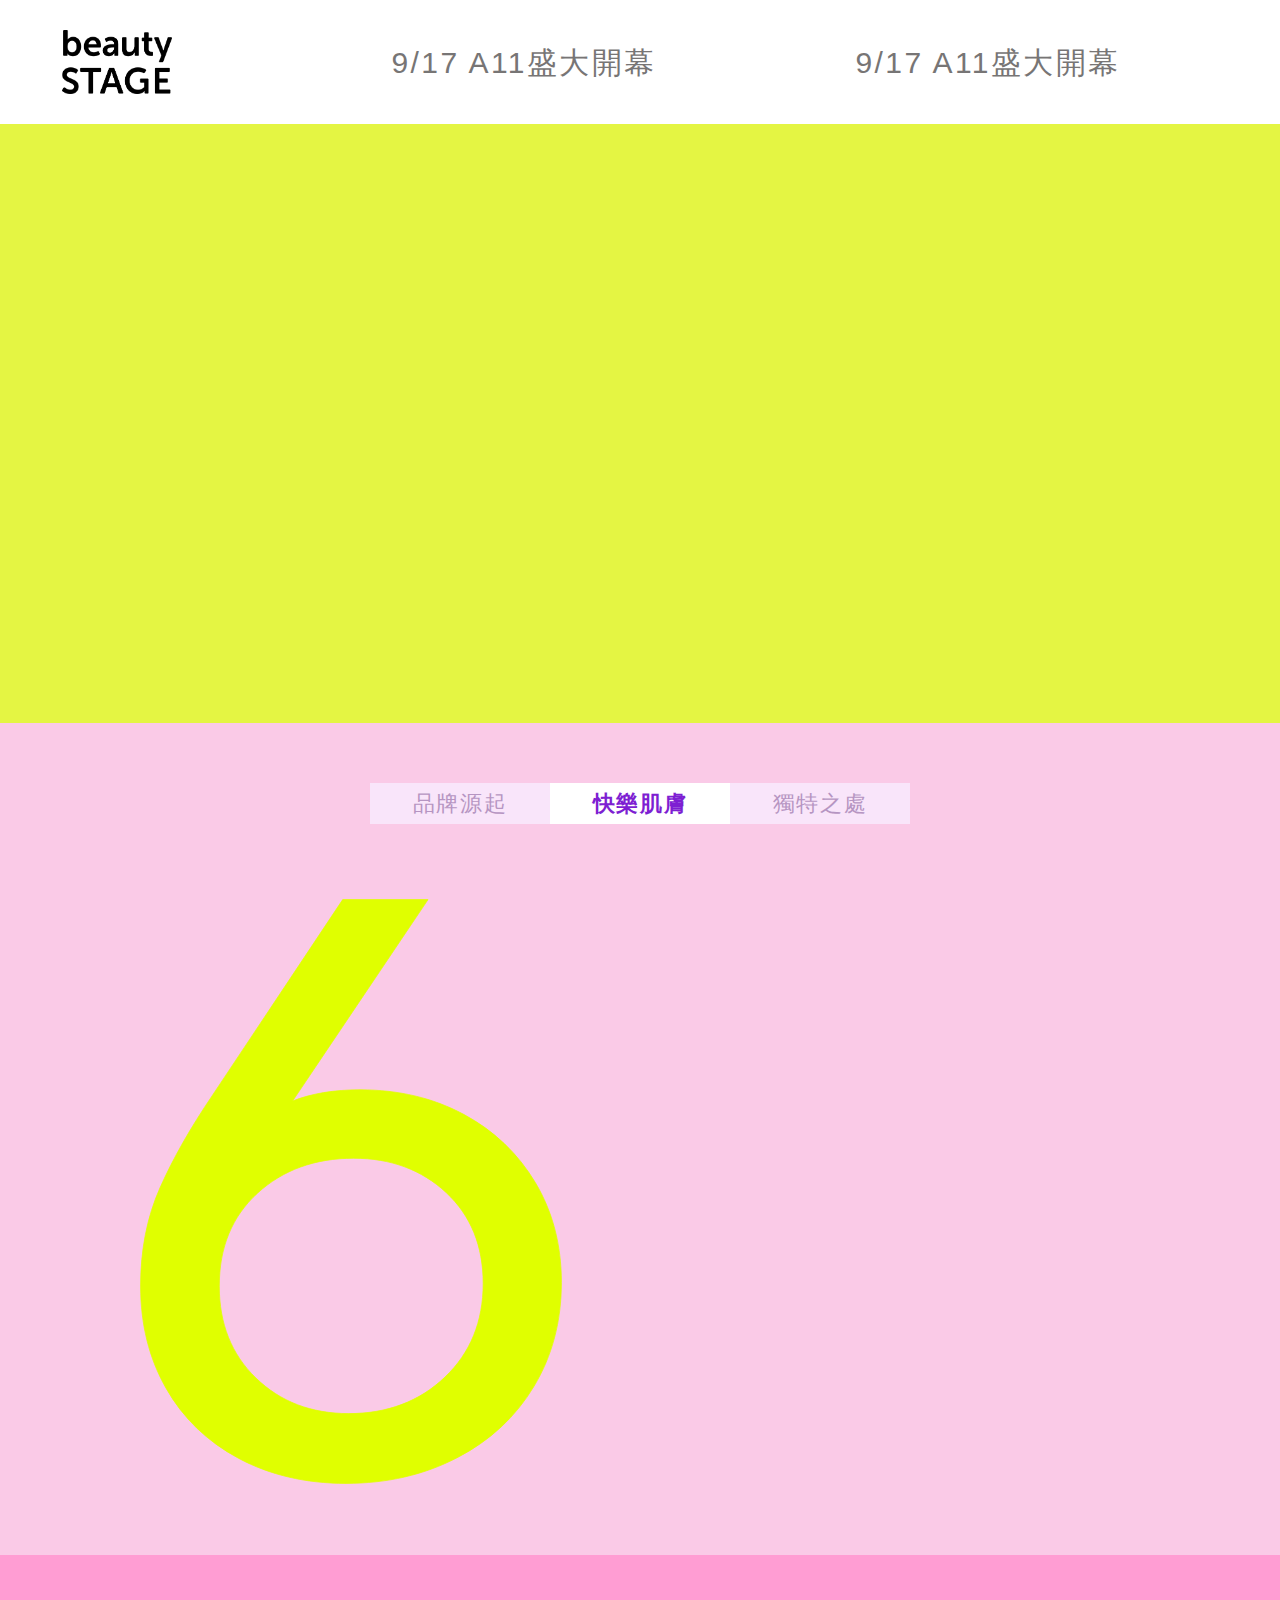
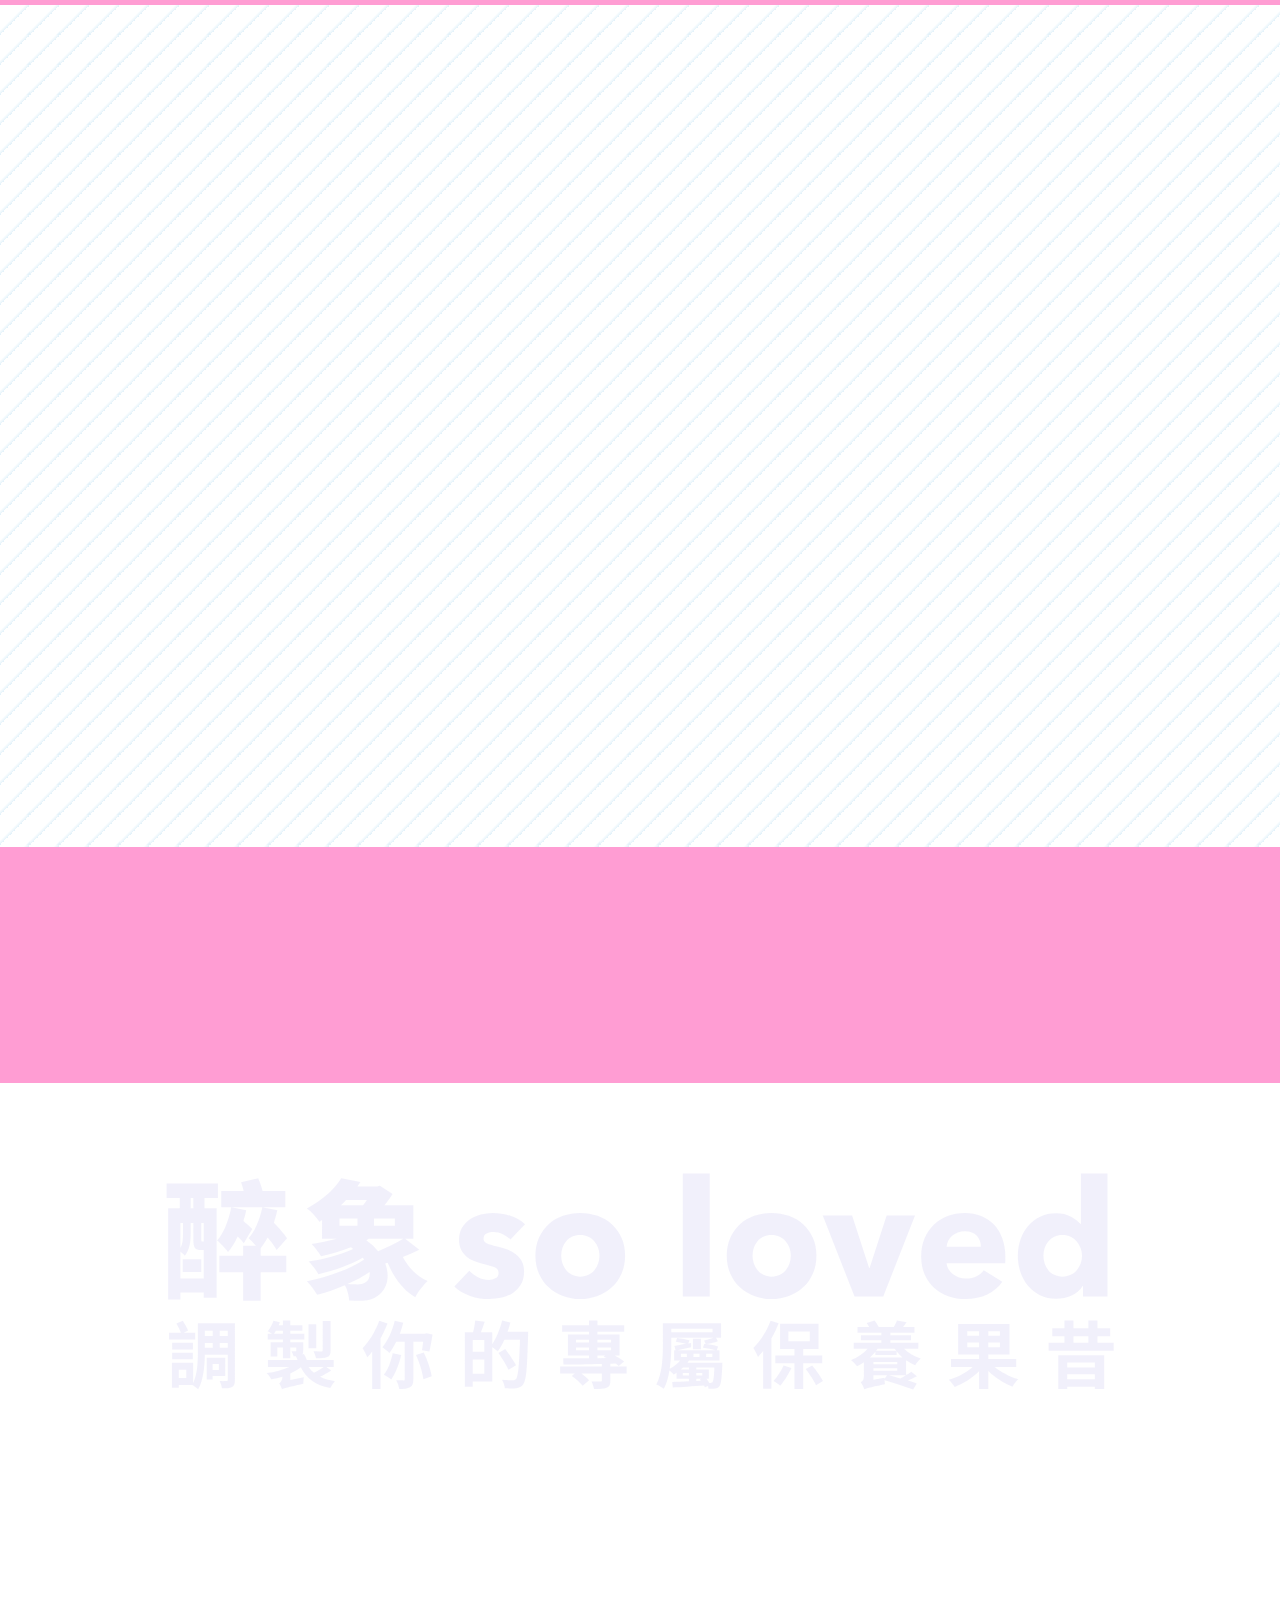
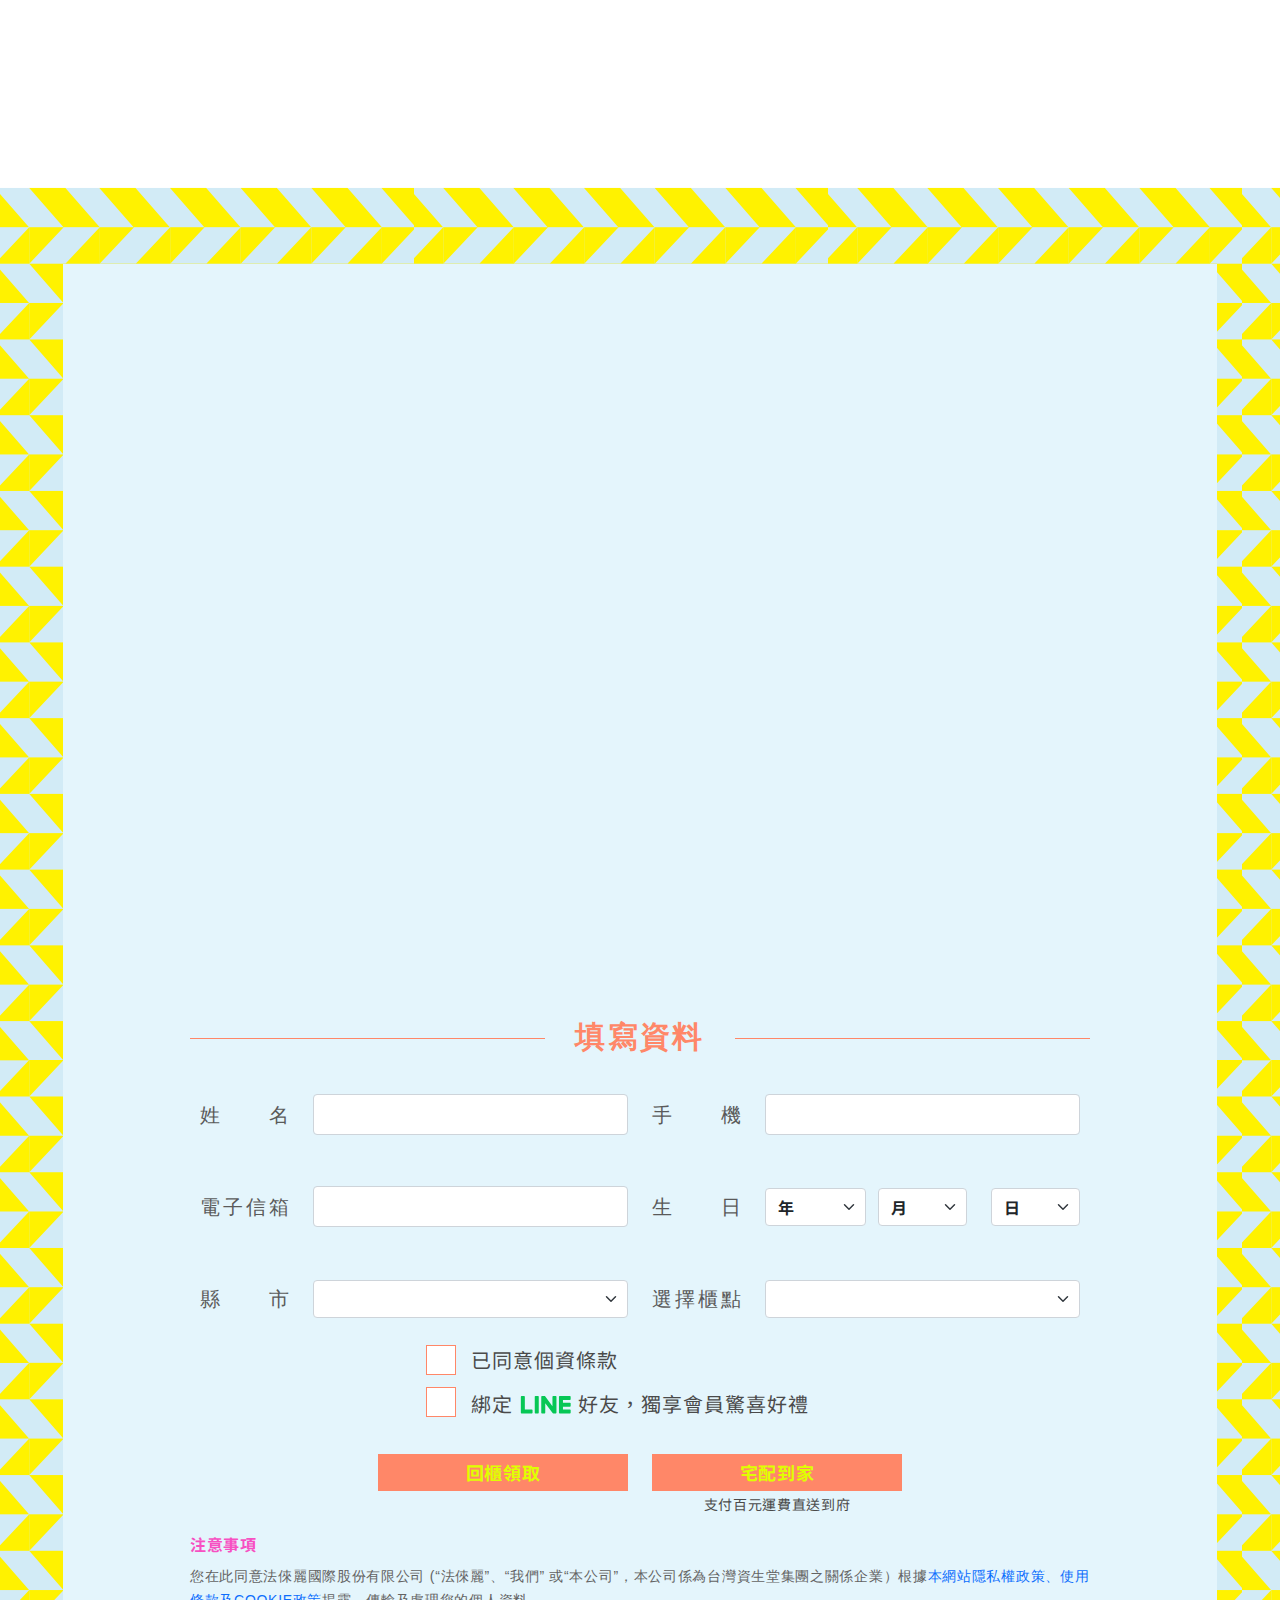
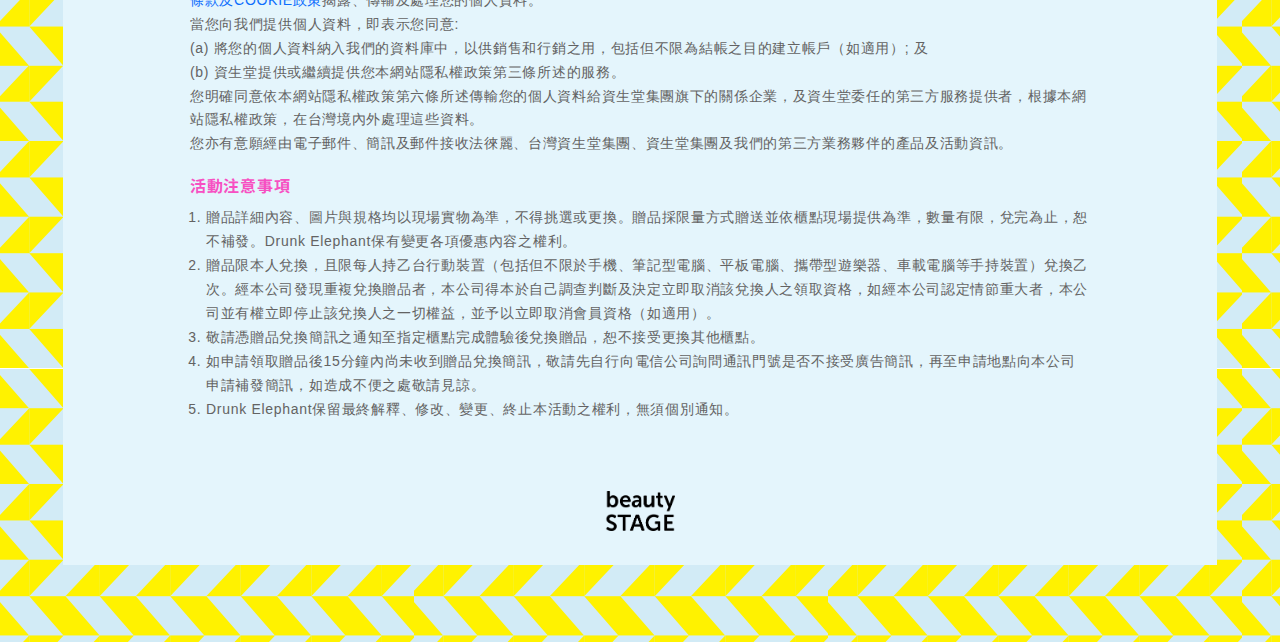
==== index.html @ 68f6d1cf "first commit" ====
<!DOCTYPE html>
<html lang="zh-Hant">

<head>
	<meta http-equiv="Content-Language" content="zh-tw">
	<meta http-equiv="Content-type" content="text/html; charset=utf-8">
	<meta name="viewport" content="width=device-width,initial-scale=1,maximum-scale=1,user-scalable=no,minimal-ui">

	<title>Ginkgo！</title>
	<link rel="stylesheet" type="text/css" href="css/slick-theme.css">	
	<link rel="stylesheet" type="text/css" href="css/slick.css">	
	<link rel="stylesheet" type="text/css" href="css/icon.css">
	<link rel="stylesheet" type="text/css" href="css/public.css">
	<link rel="preconnect" href="https://fonts.googleapis.com">
	<link rel="preconnect" href="https://fonts.gstatic.com" crossorigin>
	<link href="https://fonts.googleapis.com/css2?family=Lato:wght@400;900&family=Noto+Sans+TC:wght@400;700&family=Poppins:wght@400;700&family=Roboto&display=swap" rel="stylesheet">
	<link rel="stylesheet" href="css/jquery-ui.css">

	<script language="javascript" type="text/javascript" src="js/jquery-1.12.4.min.js"></script>
	<script language="javascript" type="text/javascript" src="js/jquery-ui.min.js"></script>
	<script language="javascript" type="text/javascript" src="js/bootstrap.bundle.min.js"></script>
	<script language="javascript" type="text/javascript" src="js/slick.min.js"></script>
	<script language="javascript" type="text/javascript" src="js/public.js"></script>
	
</head>

<body>
	<header>
		<div class="ShinKong col d-flex justify-content-between align-items-center">
			<div class="ShinKong_img">
				<img src="img/ShinKong.png" alt="SHIN KONG MITSUKOSHI image">
			</div>
			<div class="text_box d-none d-lg-block marquee">
				<div class="m-0 d-flex justify-content-around align-items-center">
					<span class="text">9/17  A11盛大開幕​</span>
					<span class="text">9/17  A11盛大開幕​</span>
					<span class="text">9/17  A11盛大開幕​</span>
					<span class="text">9/17  A11盛大開幕​</span>
				</div>
			</div>
			<div class="text_box d-block d-lg-none">
				<span class="text">9/17  A11盛大開幕​</span>
			</div>
		</div>
	</header>

	<section class="banner">
		<div class="banner_box_w d-none d-lg-block">
			<picture class="fade-in">
				<img src="img/banner.png" alt="">
			</picture>
		</div>
		<div class="banner_box_m d-lg-none">
			<div class="banner_logo">
					<img class="fade-in" src="img/logo.svg" alt="logo">
					<div class="text fade-in delay-1 d-flex justify-content-center">
						<p>醉強護膚 隨性顛覆</p>
					</div>
				</div>
			<div class="banner_img">
				<picture>
					<source srcset="img/pro_pic.jpg" media="(max-width: 450px)">
					<img src="img/w-banner.jpg" alt="products">
				</picture>
			</div>
		</div>
	</section>

	<section class="navbar">
		<div class="container d-inline-block">
			<ul class="nav justify-content-center">
				<li class="nav-item brand-origin-show">
					<span class="nav-link">品牌源起</span>
				</li>
				<li class="nav-item happy-skin-show">
					<span class="nav-link active">快樂肌膚</span>
				</li>
				<li class="nav-item special-feature-show">
					<span class="nav-link">獨特之處</span>
				</li>
			</ul>
		</div>
	</section>

	<section id="brand-origin" class="brand-origin">
		<div class="bo_s1">
			<div class="tiffany_img">
				<div class="background_color brand-origin-slide"></div>
				<picture>
					<source srcset="img/Tiffany2.png" media="(max-width: 450px)">
					<img class="brand-origin-slide-1" src="img/Tiffany2_w.png" alt="">
				</picture>
			</div>
			<div class="container tiffany_text">
				<h4 class="brand-origin-slide-2 delay-2">創辦人的話</h4>
				<p class="brand-origin-slide-2 delay-2">
					“我曾經有各種肌膚問題，因此我不斷找尋能有效改善的產品；在深入研究各種成分後，我發現肌膚問題主要源自於6大嫌疑成分，從日常的保養排除這些成分後，我的肌膚重現平衡的健康透亮，於是我決定自行研發製造，展開了醉象之路。” 
				</p>
				<div class="sign_item text-end brand-origin-slide-2 delay-2">
					<img src="img/Founder_Signature_pink.png" alt="">
					<br>
					<p class="m-0">
						蒂芬尼 馬斯特森 (<span class="font-pops">Tiffany Masterson</span>)<br/>
						<span class="font-pops">Drunk Elephant</span> 創辦人
					</p>	
				</div>
				
			</div>
		</div>
		<div class="bo_s2">
			<div class="container">
				<div class="name_origin">
					<h3 class="brand-origin-slide-3 delay-3">
						<span>品牌命名起源</span>
					</h3>
					<p class="brand-origin-slide-3 delay-3">
						當醉象創辦人蒂芬妮·馬斯特森 (<span class="font-pops">Tiffany Masterson</span>) 開始研究成分時，就愛上了非洲瑪魯拉奢華美顏油，對於瑪魯拉果會使大象醉倒這個傳說深深著迷。品牌名稱也由此啟發而來，<span class="font-pops">Drunk Elephant</span> (醉象) – 以活潑趣味的名字呈現高效嚴謹的強大保養實力。
					</p>
				</div>
			</div>
		</div>
	</section>

	<section id="happy-skin" class="happy-skin">
		<div class="hs_s1">
			<div class="container">
				<div class="background_6">
					<img src="img/six.svg" alt="">
				</div>
				<h2 class="title happy-skin-title-slide-up">
					快樂肌膚＝健康肌膚
				</h2>
				<div class="item">
					<h3 class="item_title happy-skin-item1-slide-up delay-1">
						排除<span class="font-pops">6</span>大嫌疑成分 體驗 #醉強護膚
					</h3>
					<p class="item_text happy-skin-item1-slide-up delay-1">
						我們認為有<span class="font-pops">6</span>個嫌疑成分 (<span class="font-pops">Suspicious 6™</span>) 導致絕大部分的肌膚問題。如果在日常護膚程序中完全排除<span class="font-pops">6</span>大嫌疑成分，肌膚就能重回最健康、最快樂的狀態，這個過程我們稱為 #醉強護膚
					</p>
				</div>
				<div class="item">
					<h3 class="item_title happy-skin-item2-slide-up delay-2">
						<span class="font-pops">6</span>大嫌疑成分 (<span class="font-pops">The Suspicious 6™</span>)
					</h3>
					<div class="svg_items">
						<div class="svg_item">
							<div class="svg happy-skin-item2-slide-up delay-2">
								<img src="img/icon1.svg" alt="">
								<p class=""><span class="svg_font">1</span> 精油</p>
							</div>
							<div class="svg happy-skin-item2-slide-up delay-2">
								<img src="img/icon2.svg" alt="">
								<p class=""><span class="svg_font">2</span> 酒精</p>
							</div>
							<div class="svg happy-skin-item2-slide-up delay-2">
								<img src="img/icon3.svg" alt="">
								<p class=""><span class="svg_font">3</span> 矽</p>
							</div>
						</div>
						<div class="svg_item">
							<div class="svg happy-skin-item2-slide-up delay-2">
								<img src="img/icon5.svg" alt="">
								<p class=""><span class="svg_font">4</span> 化學防曬成分</p>
							</div>
							<div class="svg happy-skin-item2-slide-up delay-2">
								<img src="img/icon6.svg" alt="">
								<p class=""><span class="svg_font">5</span> 香氛色素</p>
							</div>
							<div class="svg happy-skin-item2-slide-up delay-2">
								<img src="img/icon4.svg" alt="">
								<p class=""><span class="svg_font">6</span> 十二烷基硫<span class="svg_br"><span>酸鈉</span> (合成洗劑)</span></p>
							</div>
						</div>
					</div>
				</div>
			</div>
		</div>
	</section>

	<section id="special-feature" class="special-feature">
		<div class="sf_s1">
			<div class="container">
				<h2 class="title special-feature-title-slide-up">
					<!-- DRUNK<br/>
					ELEPHANT -->
					<img src="img/DRUNKELEPHANT.svg" alt="">
				</h2>
				<div class="item special-feature-item-slide-up delay-1">
					<h3 class="item_title">
						<!-- 醉象獨特之處 -->
						<img src="img/title.svg" alt="">
					</h3>
					<div class="item_content">
						<h4 class="slide-up">生物相容性 <span>BIOCOMPATIBLE</span></h4>
						<p class="slide-up">
							醉象全系列產品所使用的成分，都具有健康的ph酸鹼值、高度親膚性以及容易被吸收的小分子結構。因此，所有產品都可輕易相容混合使用，讓你依據肌膚需求任意混搭，調配出你專屬的保養果昔！
						</p>
					</div>
				</div>
			</div>
		</div>

		<div class="sf_s2">
			<div class="container">
				<h2 class="d-md-none">健康pH值</h2>
				<div class="ph_text">
					<picture>
						<source srcset="img/ph_m.svg" media="(max-width: 450px)">
						<img src="img/ph_w.svg" alt="">
					</picture>
				</div>
				<div class="item">
					<div class="ph_pic01 col col-md-7">
						<!-- <h3>適合肌膚的配方</h3> -->
						<picture>
							<source srcset="img/skin_m.svg" media="(max-width: 450px)">
							<img src="img/skin_w.svg" alt="">
						</picture>
					</div>
					<div class="ph_pic02 col col-md-5">
						<!-- <h3>小分子結構</h3> -->
						<picture>
							<source srcset="img/skin_2_m.svg" media="(max-width: 450px)">
							<img src="img/skin_2_w.svg" alt="">
						</picture>
						
					</div>
				</div>
			</div>
		</div>
	</section>

	<section class="mixing">
		<div class="title">
			<div class="hand">
				<picture>
					<source srcset="img/hand-01.png" media="(max-width: 450px)">
					<img src="img/w-hand.png" alt="">
				</picture>
				
			</div>
			<div class="title_text">
				<div class="container">
					<h2 class="mixing-title-slide-up-1">
						<!-- Mixing is the<br> new layering<br> -->
						<img src="img/Mixingisthenewlayering.svg" alt="">
					</h2>
					<h2 class="mixing-title-slide-up-1">
						<!-- 特調混搭 創新保養 -->
						<img src="img/special-feature.svg" alt="">
					</h2>
				</div>
			</div>
		</div>
		<div class="container">
			<div class="item mixing-title-slide-up-2 delay-1">
				<h3 class="item_title text-start">
					果昔保養法 <br class="d-sm-block d-md-none">
					<span class="font-pops">Skincare Smoothie</span>
				</h3>
				<div class="item_text">
					我們認為肌膚保養就像製作果昔一樣，依據身體的需求挑選合適的食材；果昔保養法便是依照你的肌膚需求，挑選日間、夜晚專用的保養配方，產品的生物相容性讓你無設限調配專屬果昔！
				</div>
			</div>
		</div>
	</section>

	<section class="elephant">
		<div class="container">
			<div class="title">
				<div class="title_text">
					<h2 class="">
						<picture>
							<source srcset="img/elephant_m.svg" media="(max-width: 450px)">
							<img src="img/elephant_w.svg" alt="">
						</picture>
					</h2>
				</div>
			</div>
			<div class="content">
				<div class="slick-items">
					<div class="item">
						<div class="item_column">
							<div class="item_imgs">
								<img src="img/p01.png" alt="">
								<div class="btn_more btn_w d-none d-lg-block">
									<img src="img/btn_more.svg" alt="">
								</div>
								<div class="btn_more btn_m d-lg-none">
									<img src="img/btn_more.svg" alt="">
								</div>
							</div>
						</div>
						<div class="modal_content_hover" data-ph="ph57">
							<h3 class="modal_ph_hover ph57">pH 5.7</h3>
							<p class="modal_title_hover">水飽飽維他命 B5 保濕精華</p>
							<p class="modal_effect_hover ph57">保濕 + 光澤</p>
							<p class="modal_text_hover">維他命 <span class="font-pops">B5</span> 補給肌膚充足的水分及養分，有助明顯提亮膚色，並改善肌膚質感和光澤。</p>
						</div>
					</div>
					<div class="item">
						<div class="item_column">
							<div class="item_imgs">
								<img src="img/p02.png" alt="">
								<div class="btn_more btn_w d-none d-lg-block">
									<img src="img/btn_more.svg" alt="">
								</div>
								<div class="btn_more btn_m d-lg-none">
									<img src="img/btn_more.svg" alt="">
								</div>
							</div>
						</div>
						<div class="modal_content_hover" data-ph="ph40">
							<h3 class="modal_ph_hover ph40">pH 4.0</h3>
							<p class="modal_title_hover">多胜肽緊緻抗老霜</p>
							<p class="modal_effect_hover ph40">抗老 + 澎潤</p>
							<p class="modal_text_hover">結合<span class="font-pops">9</span>大信號肽、生長因子及胺基酸，能夠立即顯著地改善膚色及膚質，令肌膚緊緻細嫩。</p>
						</div>
					</div>
					<div class="item">
						<div class="item_column">
							<div class="item_imgs">
								<img src="img/p03.png" alt="">
								<div class="btn_more btn_w d-none d-lg-block">
									<img src="img/btn_more.svg" alt="">
								</div>
								<div class="btn_more btn_m d-lg-none">
									<img src="img/btn_more.svg" alt="">
								</div>
							</div>
						</div>
						<div class="modal_content_hover" data-ph="ph52">
							<h3 class="modal_ph_hover ph52">pH 5.2</h3>
							<p class="modal_title_hover">拉拉全效修護霜</p>
							<p class="modal_effect_hover ph52">急救 + 修護</p>
							<p class="modal_text_hover">富含非洲特調油、神經酰胺的全方位急救乳霜，能使肌膚持久保濕，有助對抗老化痕跡，讓肌膚回到最佳狀態。</p>
						</div>
					</div>
					<div class="item">
						<div class="item_column">
							<div class="item_imgs">
								<img src="img/p04.png" alt="">
								<div class="btn_more btn_w d-none d-lg-block">
									<img src="img/btn_more.svg" alt="">
								</div>
								<div class="btn_more btn_m d-lg-none">
									<img src="img/btn_more.svg" alt="">
								</div>
							</div>
						</div>
						<div class="modal_content_hover special-height" data-ph="ph35">
							<h3 class="modal_ph_hover ph35">pH 3.5</h3>
							<p class="modal_title_hover">晚安多酸調理精華</p>
							<p class="modal_effect_hover ph35">細緻 + 柔嫩</p>
							<p class="modal_text_hover">果酸和水楊酸的成分能有助改善肌膚紋理，讓肌膚更光滑透亮，同時清除表面角質讓肌膚完整吸收保養成分，提高其他產品的保養功效。適合晚上使用。</p>
						</div>
					</div>
					<div class="item">
						<div class="item_column">
							<div class="item_imgs">
								<img src="img/p05.png" alt="">
								<div class="btn_more btn_w d-none d-lg-block">
									<img src="img/btn_more.svg" alt="">
								</div>
								<div class="btn_more btn_m d-lg-none">
									<img src="img/btn_more.svg" alt="">
								</div>
							</div>
						</div>
						<div class="modal_content_hover" data-ph="ph33">
							<h3 class="modal_ph_hover ph33">pH 3.3</h3>
							<p class="modal_title_hover">多胜肽緊緻精華</p>
							<p class="modal_effect_hover ph57">強化 + 重塑</p>
							<p class="modal_text_hover">富含 <span class="font-pops">10%</span> 乳酸、強化肌膚的<span class="font-pops">11</span>種信號肽、植物性的生長因子和胺基酸，可修護肌膚紋理、膚色和光澤。</p>
						</div>
					</div>
					<div class="item">
						<div class="item_column">
							<div class="item_imgs">
								<img src="img/p06.png" alt="">
								<div class="btn_more btn_w d-none d-lg-block">
									<img src="img/btn_more.svg" alt="">
								</div>
								<div class="btn_more btn_m d-lg-none">
									<img src="img/btn_more.svg" alt="">
								</div>
							</div>
						</div>
						<div class="modal_content_hover" data-ph="ph25">
							<h3 class="modal_ph_hover ph25">pH 2.5</h3>
							<p class="modal_title_hover">維他命C活膚日間精華</p>
							<p class="modal_effect_hover ph55">緊緻 + 明亮</p>
							<p class="modal_text_hover">提亮膚色、緊緻肌膚，改善膚色不均 減少光老化的痕跡，適合早上使用。</p>
						</div>
					</div>
					<div class="item">
						<div class="item_column">
							<div class="item_imgs">
								<img src="img/p07.png" alt="">
								<div class="btn_more btn_w d-none d-lg-block">
									<img src="img/btn_more.svg" alt="">
								</div>
								<div class="btn_more btn_m d-lg-none">
									<img src="img/btn_more.svg" alt="">
								</div>
							</div>
						</div>
						<div class="modal_content_hover" data-ph="ph0">
							<h3 class="modal_ph_hover ph0">pH 0</h3>
							<p class="modal_title_hover">瑪魯拉奢華美顏油</p>
							<p class="modal_effect_hover ph">滋養 + 平衡</p>
							<p class="modal_text_hover">強效的奢華美顏油富含抗氧化劑與<span class="font-pops">Omega 6</span>和<span class="font-pops">9</span>脂肪酸，可滋潤、保護和滋養肌膚，重現肌膚年輕光采。</p>
						</div>
					</div>
					<div class="item">
						<div class="item_column">
							<div class="item_imgs">
								<img src="img/p08.png" alt="">
								<div class="btn_more btn_w d-none d-lg-block">
									<img src="img/btn_more.svg" alt="">
								</div>
								<div class="btn_more btn_m d-lg-none">
									<img src="img/btn_more.svg" alt="">
								</div>
							</div>
						</div>
						<div class="modal_content_hover" data-ph="ph58">
							<h3 class="modal_ph_hover ph58">pH 5.8</h3>
							<p class="modal_title_hover">A醇抗老乳霜</p>
							<p class="modal_effect_hover ph58">重生 + 柔滑</p>
							<p class="modal_text_hover">將 <span class="font-pops">1.0%</span> 純素<span class="font-pops">A</span>醇與來自各種超級食物的滋養成分搭配混合，能明顯淡化細紋及陽光侵害的痕跡，讓肌膚更加年輕亮麗。</p>
						</div>
					</div>
					<div class="item">
						<div class="item_column">
							<div class="item_imgs">
								<img src="img/p09.png" alt="">
								<div class="btn_more btn_w d-none d-lg-block">
									<img src="img/btn_more.svg" alt="">
								</div>
								<div class="btn_more btn_m d-lg-none">
									<img src="img/btn_more.svg" alt="">
								</div>
							</div>
						</div>
						<div class="modal_content_hover" data-ph="ph575">
							<h3 class="modal_ph_hover ph575">pH 5.75</h3>
							<p class="modal_title_hover">電解質保濕水面膜</p>
							<p class="modal_effect_hover ph575">浸透 + 煥采</p>
							<p class="modal_text_hover">透過電解質特調和維他命 <span class="font-pops">F</span>，讓過度乾燥的肌膚重回保濕、飽滿，恢復光采。 改善泛紅、膚色不均、細紋、緊緻度等老化痕跡。</p>
						</div>
					</div>
					<div class="item">
						<div class="item_column">
							<div class="item_imgs">
								<img src="img/p10.png" alt="">
								<div class="btn_more btn_w d-none d-lg-block">
									<img src="img/btn_more.svg" alt="">
								</div>
								<div class="btn_more btn_m d-lg-none">
									<img src="img/btn_more.svg" alt="">
								</div>
							</div>
						</div>
						<div class="modal_content_hover" data-ph="ph55">
							<h3 class="modal_ph_hover ph55">pH 5.5</h3>
							<p class="modal_title_hover">No.9 多效潔顏凝膠</p>
							<p class="modal_effect_hover ph55">淨化 + 溶解</p>
							<p class="modal_text_hover">徹底潔淨殘妝、多餘油脂、及任何其他雜質髒汙，舒緩和保護肌膚。</p>
						</div>
					</div>
				</div>
				<div class="modal_mask"></div>
				<div class="modal_content_mobile">
					<h3 class="modal_ph_mobile"></h3>
					<p class="modal_title_mobile"></p>
					<p class="modal_effect_mobile"></p>
					<p class="modal_text_mobile"></p>
				</div>
			</div>
		</div>
	</section>

	<section class="form">
		<div class="container">
			<div class="title_box form-slide-up-item">
				<h2>
					<img src="img/falldrunkinlove.svg" alt="">
				</h2>
				<div class="icon">
					<picture>
						<source srcset="img/icon_drunkinlove_m.png"
								media="(max-width: 450px)">
								<img src="img/icon_drunkinlove.png" alt="">
					</picture>
				</div>
			</div>
			<div class="text form-slide-up-item delay-05">
				<h3>
					7日份保養果昔  立即體驗
				</h3>
				<p>從現在開始跟我們一起 <span class="d-none d-md-inline"> #醉強護膚​，感受 #醉美素顏！</span></p>
				<p class="d-md-none">#醉強護膚​，感受 #醉美素顏！</p>
			</div>
			<div class="img_text form-slide-up-item delay-1">
				<picture>
					<source srcset="img/gift.svg" media="(max-width: 450px)">
    				<img src="img/gift.svg" alt="" />
				</picture>
			</div>
			<div class="fill_items">
				<h2>
					<span>填寫資料</span>
				</h2>
				<form action="">
					<div class="row">
						<div class="input-box col-12 col-lg-6">
							<div class="row align-items-center">
								<label for="name" class="col-3 col-form-label"><span>姓</span> <span>名</span></label>
								<div class="col-9">
									<input type="text" class="form-control" id="name">
								</div>
							</div>
						</div>
						<div class="input-box col-12 col-lg-6">
							<div class="row align-items-center">
								<label for="phone" class="col-3 col-form-label"><span>手</span><span>機</span></label>
								<div class="col-9">
									<input type="text" class="form-control" id="phone">
								</div>
							</div>
						</div>
					</div>
					<div class="row">
						<div class="input-box col-12 col-lg-6">
							<div class="row align-items-center">
								<label for="mail" class="col-3 col-form-label"><span>電</span><span>子</span><span>信</span><span>箱</span></label>
								<div class="col-9">
									<input type="email" class="form-control" id="mail">
								</div>
							</div>
						</div>	
						<div class="input-box col-12 col-lg-6">
							<div class="row align-items-center">
								<label for="" class="col-3 col-form-label"><span>生</span><span>日</span></label>
								<div class="col-3 pe-0">
									<select class="form-select" id="year" name="year">
										<option selected>年</option>
										<option value="1911">1911</option>
										<option value="1912">1912</option>
										<option value="1913">1913</option>
										<option value="1914">1914</option>
										<option value="1915">1915</option>
										<option value="1916">1916</option>
										<option value="1917">1917</option>
										<option value="1918">1918</option>
										<option value="1919">1919</option>
										<option value="1920">1920</option>
										<option value="1921">1921</option>
										<option value="1922">1922</option>
										<option value="1923">1923</option>
										<option value="1924">1924</option>
										<option value="1925">1925</option>
										<option value="1926">1926</option>
										<option value="1927">1927</option>
										<option value="1928">1928</option>
										<option value="1929">1929</option>
										<option value="1930">1930</option>
										<option value="1931">1931</option>
										<option value="1932">1932</option>
										<option value="1933">1933</option>
										<option value="1934">1934</option>
										<option value="1935">1935</option>
										<option value="1936">1936</option>
										<option value="1937">1937</option>
										<option value="1938">1938</option>
										<option value="1939">1939</option>
										<option value="1940">1940</option>
										<option value="1941">1941</option>
										<option value="1942">1942</option>
										<option value="1943">1943</option>
										<option value="1944">1944</option>
										<option value="1945">1945</option>
										<option value="1945">1946</option>
										<option value="1947">1947</option>
										<option value="1948">1948</option>
										<option value="1949">1949</option>
										<option value="1950">1950</option>
										<option value="1951">1951</option>
										<option value="1952">1952</option>
										<option value="1953">1953</option>
										<option value="1954">1954</option>
										<option value="1955">1955</option>
										<option value="1956">1956</option>
										<option value="1957">1957</option>
										<option value="1958">1958</option>
										<option value="1959">1959</option>
										<option value="1960">1960</option>
										<option value="1961">1961</option>
										<option value="1962">1962</option>
										<option value="1963">1963</option>
										<option value="1964">1964</option>
										<option value="1964">1965</option>
										<option value="1966">1966</option>
										<option value="1967">1967</option>
										<option value="1968">1968</option>
										<option value="1969">1969</option>
										<option value="1970">1970</option>
										<option value="1971">1971</option>
										<option value="1972">1972</option>
										<option value="1973">1973</option>
										<option value="1974">1974</option>
										<option value="1975">1975</option>
										<option value="1976">1976</option>
										<option value="1977">1977</option>
										<option value="1978">1978</option>
										<option value="1979">1979</option>
										<option value="1980">1980</option>
										<option value="1981">1981</option>
										<option value="1982">1982</option>
										<option value="1983">1983</option>
										<option value="1984">1984</option>
										<option value="1985">1985</option>
										<option value="1986">1986</option>
										<option value="1987">1987</option>
										<option value="1988">1988</option>
										<option value="1989">1989</option>
										<option value="1990">1990</option>
										<option value="1991">1991</option>
										<option value="1992">1992</option>
										<option value="1993">1993</option>
										<option value="1994">1994</option>
										<option value="1995">1995</option>
										<option value="1996">1996</option>
										<option value="1997">1997</option>
										<option value="1998">1998</option>
										<option value="1999">1999</option>
										<option value="2000">2000</option>
										<option value="2001">2001</option>
										<option value="2002">2002</option>
										<option value="2003">2003</option>
										<option value="2004">2004</option>
										<option value="2005">2005</option>
										<option value="2006">2006</option>
										<option value="2007">2007</option>
										<option value="2008">2008</option>
										<option value="2009">2009</option>
										<option value="2010">2010</option>
										<option value="2011">2011</option>
										<option value="2012">2012</option>
										<option value="2013">2013</option>
										<option value="2014">2014</option>
										<option value="2015">2015</option>
										<option value="2016">2016</option>
										<option value="2017">2017</option>
										<option value="2018">2018</option>
										<option value="2019">2019</option>
										<option value="2020">2020</option>
										<option value="2021">2021</option>
										<option value="2022">2022</option>
									</select>
								</div>
								<div class="col-3">
									<select class="form-select" id="month" name="month">
										<option selected>月</option>
										<option value="1">1</option>
										<option value="2">2</option>
										<option value="3">3</option>
										<option value="4">4</option>
										<option value="5">5</option>
										<option value="6">6</option>
										<option value="7">7</option>
										<option value="8">8</option>
										<option value="9">9</option>
										<option value="10">10</option>
										<option value="11">11</option>
										<option value="12">12</option>
									</select>
								</div>
								<div class="col-3">
									<select class="form-select" id="day" name="day">
										<option selected>日</option>
										<option value="1">1</option>
										<option value="2">2</option>
										<option value="3">3</option>
										<option value="4">4</option>
										<option value="5">5</option>
										<option value="6">6</option>
										<option value="7">7</option>
										<option value="8">8</option>
										<option value="9">9</option>
										<option value="10">10</option>
										<option value="11">11</option>
										<option value="12">12</option>
										<option value="13">13</option>
										<option value="14">14</option>
										<option value="15">15</option>
										<option value="16">16</option>
										<option value="17">17</option>
										<option value="18">18</option>
										<option value="19">19</option>
										<option value="20">20</option>
										<option value="21">21</option>
										<option value="22">22</option>
										<option value="23">23</option>
										<option value="24">24</option>
										<option value="25">25</option>
										<option value="26">26</option>
										<option value="27">27</option>
										<option value="28">28</option>
										<option value="29">29</option>
										<option value="30">30</option>
										<option value="31">31</option>
									</select>
								</div>
							</div>
						</div>
					</div>
					<div class="row">
						<div class="input-box col-12 col-lg-6">
							<div class="row align-items-center">
								<label for="city" class="col-3 col-form-label"><span>縣</span><span>市</span></label>
								<div class="col-9">
									<select class="form-select" id="city" name="city">
										<option selected></option>
										<option value="1">1</option>
										<option value="2">2</option>
										<option value="3">3</option>
									</select>
								</div>
							</div>
						</div>
						
						<div class="input-box col-12 col-lg-6">
							<div class="row align-items-center">
								<label for="point" class="col-3 col-form-label"><span>選</span><span>擇</span><span>櫃</span><span>點</span></label>
								<div class="col-9">
									<select class="form-select" id="point" name="point">
										<option selected></option>
										<option value="1">1</option>
										<option value="2">2</option>
										<option value="3">3</option>
									</select>
								</div>
							</div>
						</div>
					</div>
					<div class="row">
						<div class="col-1 col-md-3"></div>
						<div class="form-check-item col">
							<label class="label">已同意個資條款
								<input type="checkbox" name="chekcbox_1">
								<span class="checkmark"></span>
							</label>
						</div>
					</div>
					<div class="row mb-3">
						<div class="col-1 col-md-3"></div>
						<div class="form-check-item col">
							<label class="label">
								綁定 <img src="img/LINE-icon.svg" alt=""> 好友，獨享會員驚喜好禮
								<input type="checkbox" name="chekcbox_1">
								<span class="checkmark"></span>
							</label>
						</div>
						
					</div>
					<div class="row">
						<div class="col text-end">
							<button type="button" class="button">回櫃領取</button>
						</div>
						<div class="col text-start ">
							<button type="button" class="button delivery">宅配到家</button>
						</div>
					</div>
				</form>
				<div class="notice">
					<h3 class="title">注意事項</h3>
					<p>
						您在此同意法倈麗國際股份有限公司 (“法倈麗”、“我們” 或“本公司”，本公司係為台灣資生堂集團之關係企業）根據<a href="privacy_policy.html" style="text-decoration:none;">本網站隱私權政策、使用條款及COOKIE政策</a>揭露、傳輸及處理您的個人資料。<br/>
						當您向我們提供個人資料，即表示您同意:<br/>
						(a) 將您的個人資料納入我們的資料庫中，以供銷售和行銷之用，包括但不限為結帳之目的建立帳戶（如適用）; 及<br/>
						(b) 資生堂提供或繼續提供您本網站隱私權政策第三條所述的服務。<br/>
						您明確同意依本網站隱私權政策第六條所述傳輸您的個人資料給資生堂集團旗下的關係企業，及資生堂委任的第三方服務提供者，根據本網站隱私權政策，在台灣境內外處理這些資料。<br/>
						您亦有意願經由電子郵件、簡訊及郵件接收法徠麗、台灣資生堂集團、資生堂集團及我們的第三方業務夥伴的產品及活動資訊。
					</p>
				</div>
				<div class="notice">
					<h3 class="title">活動注意事項</h3>
					<ol>
						<li>贈品詳細內容、圖片與規格均以現場實物為準，不得挑選或更換。贈品採限量方式贈送並依櫃點現場提供為準，數量有限，兌完為止，恕不補發。Drunk Elephant保有變更各項優惠內容之權利。</li>
						<li>贈品限本人兌換，且限每人持乙台行動裝置（包括但不限於手機、筆記型電腦、平板電腦、攜帶型遊樂器、車載電腦等手持裝置）兌換乙次。經本公司發現重複兌換贈品者，本公司得本於自己調查判斷及決定立即取消該兌換人之領取資格，如經本公司認定情節重大者，本公司並有權立即停止該兌換人之一切權益，並予以立即取消會員資格（如適用）。</li>
						<li>敬請憑贈品兌換簡訊之通知至指定櫃點完成體驗後兌換贈品，恕不接受更換其他櫃點。</li>
						<li>如申請領取贈品後15分鐘內尚未收到贈品兌換簡訊，敬請先自行向電信公司詢問通訊門號是否不接受廣告簡訊，再至申請地點向本公司申請補發簡訊，如造成不便之處敬請見諒。</li>
						<li>Drunk Elephant保留最終解釋、修改、變更、終止本活動之權利，無須個別通知。</li>
					</ol>
				</div>
			</div>
			<div class="col ShinKong">
				<img src="img/ShinKong.png" alt="">	
			</div>
		</div>	
	</section>
</body>

</html>
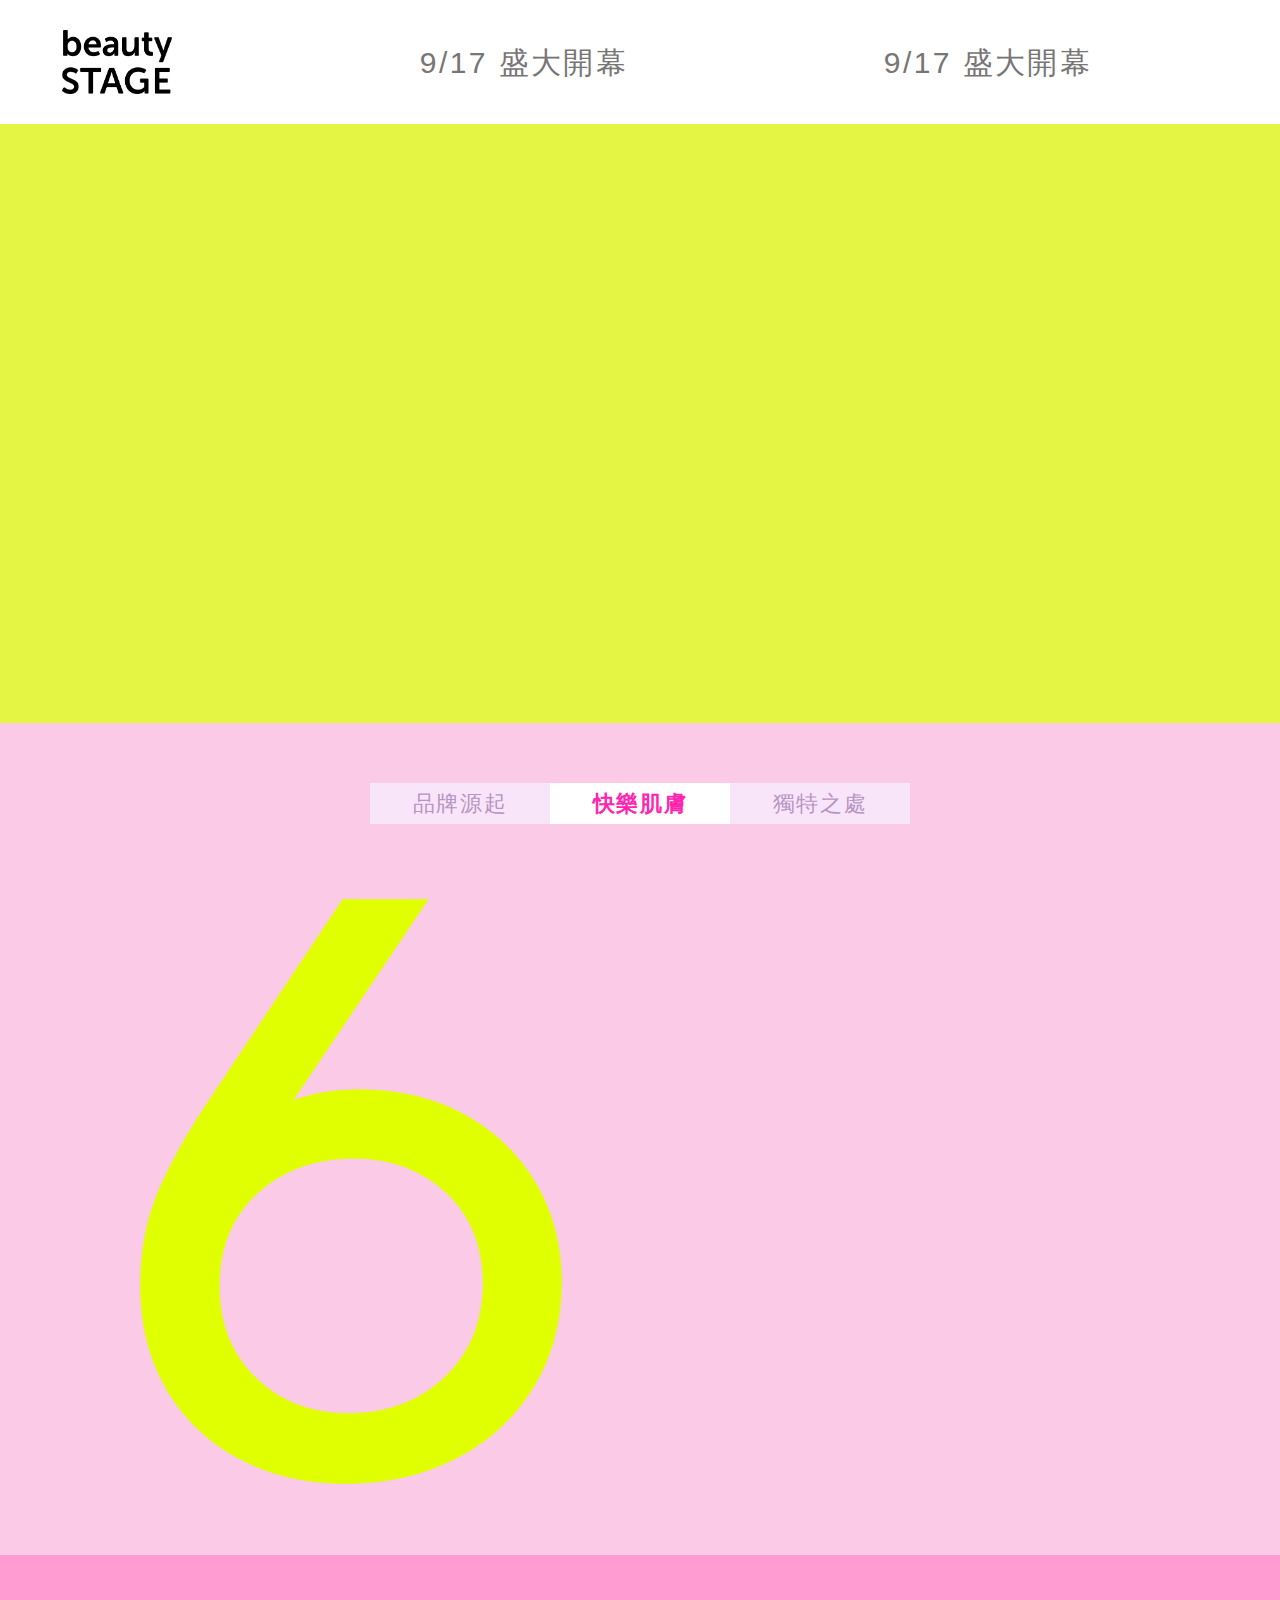
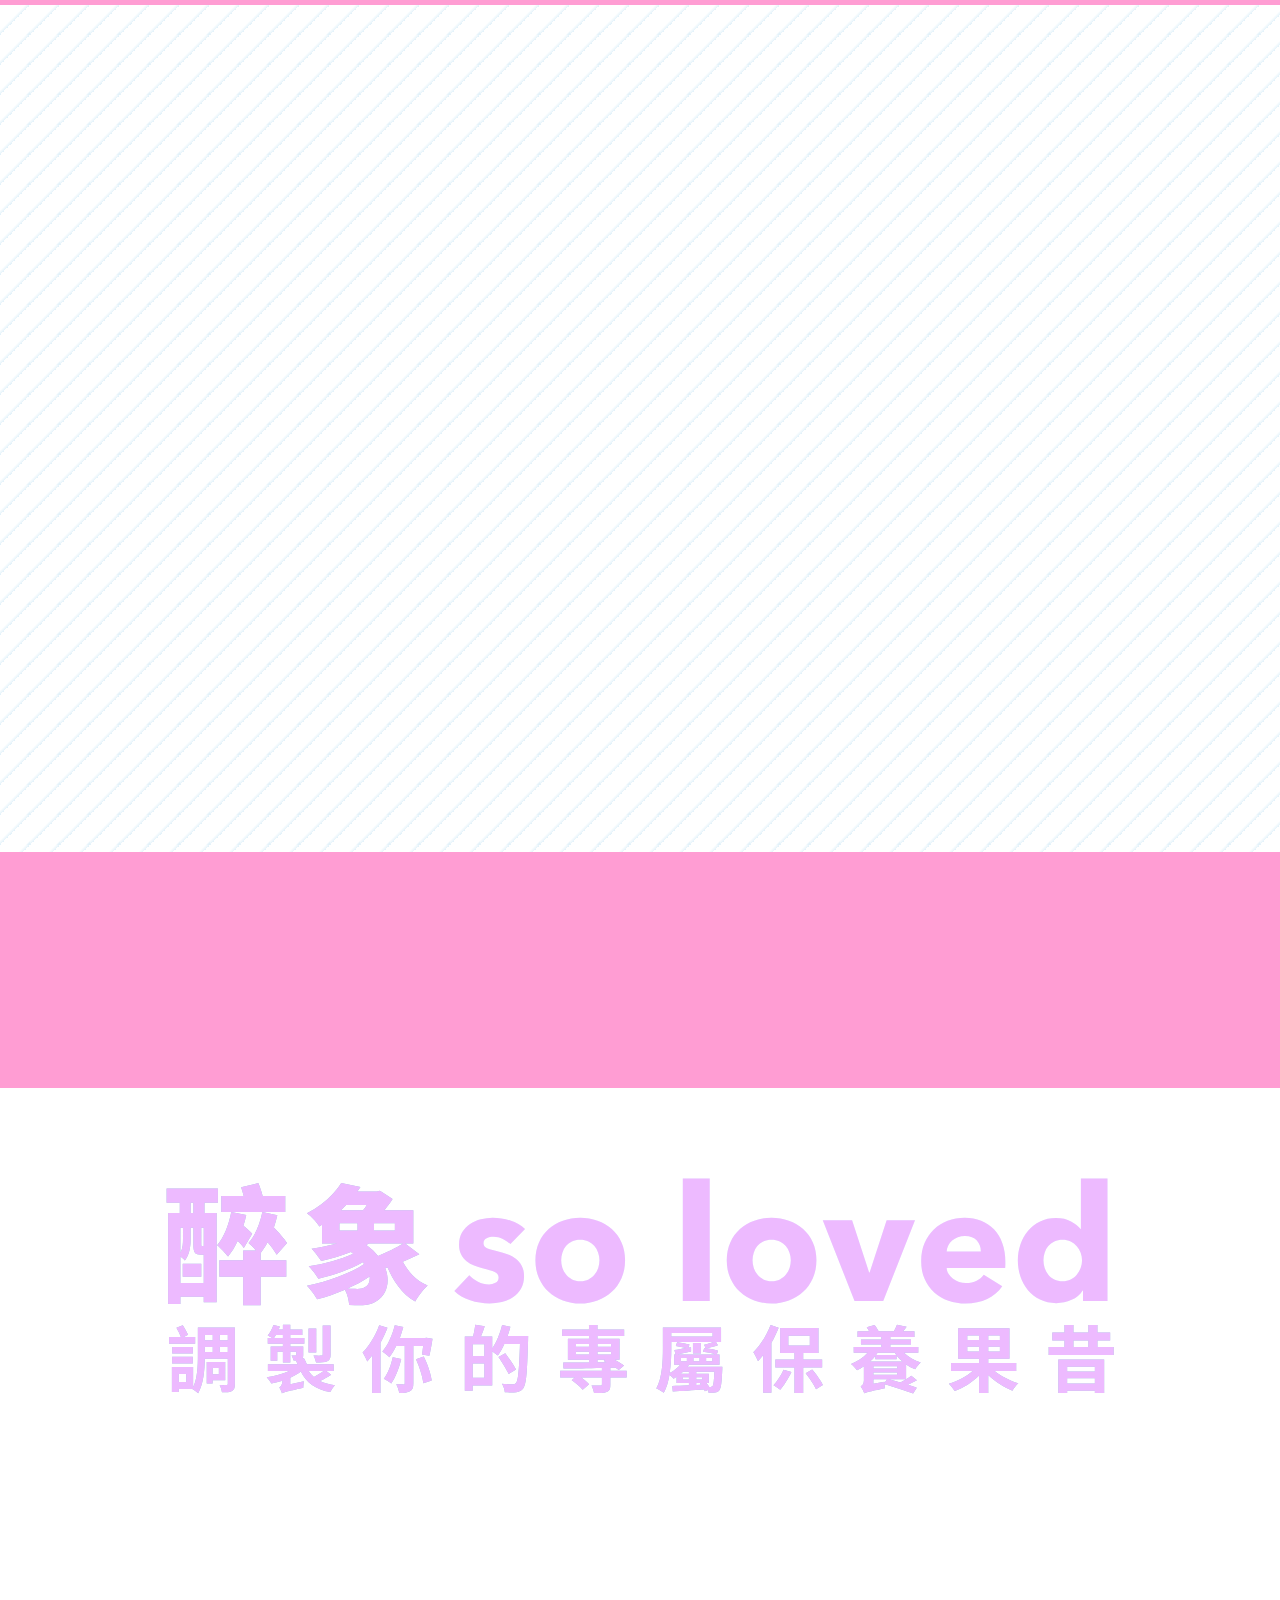
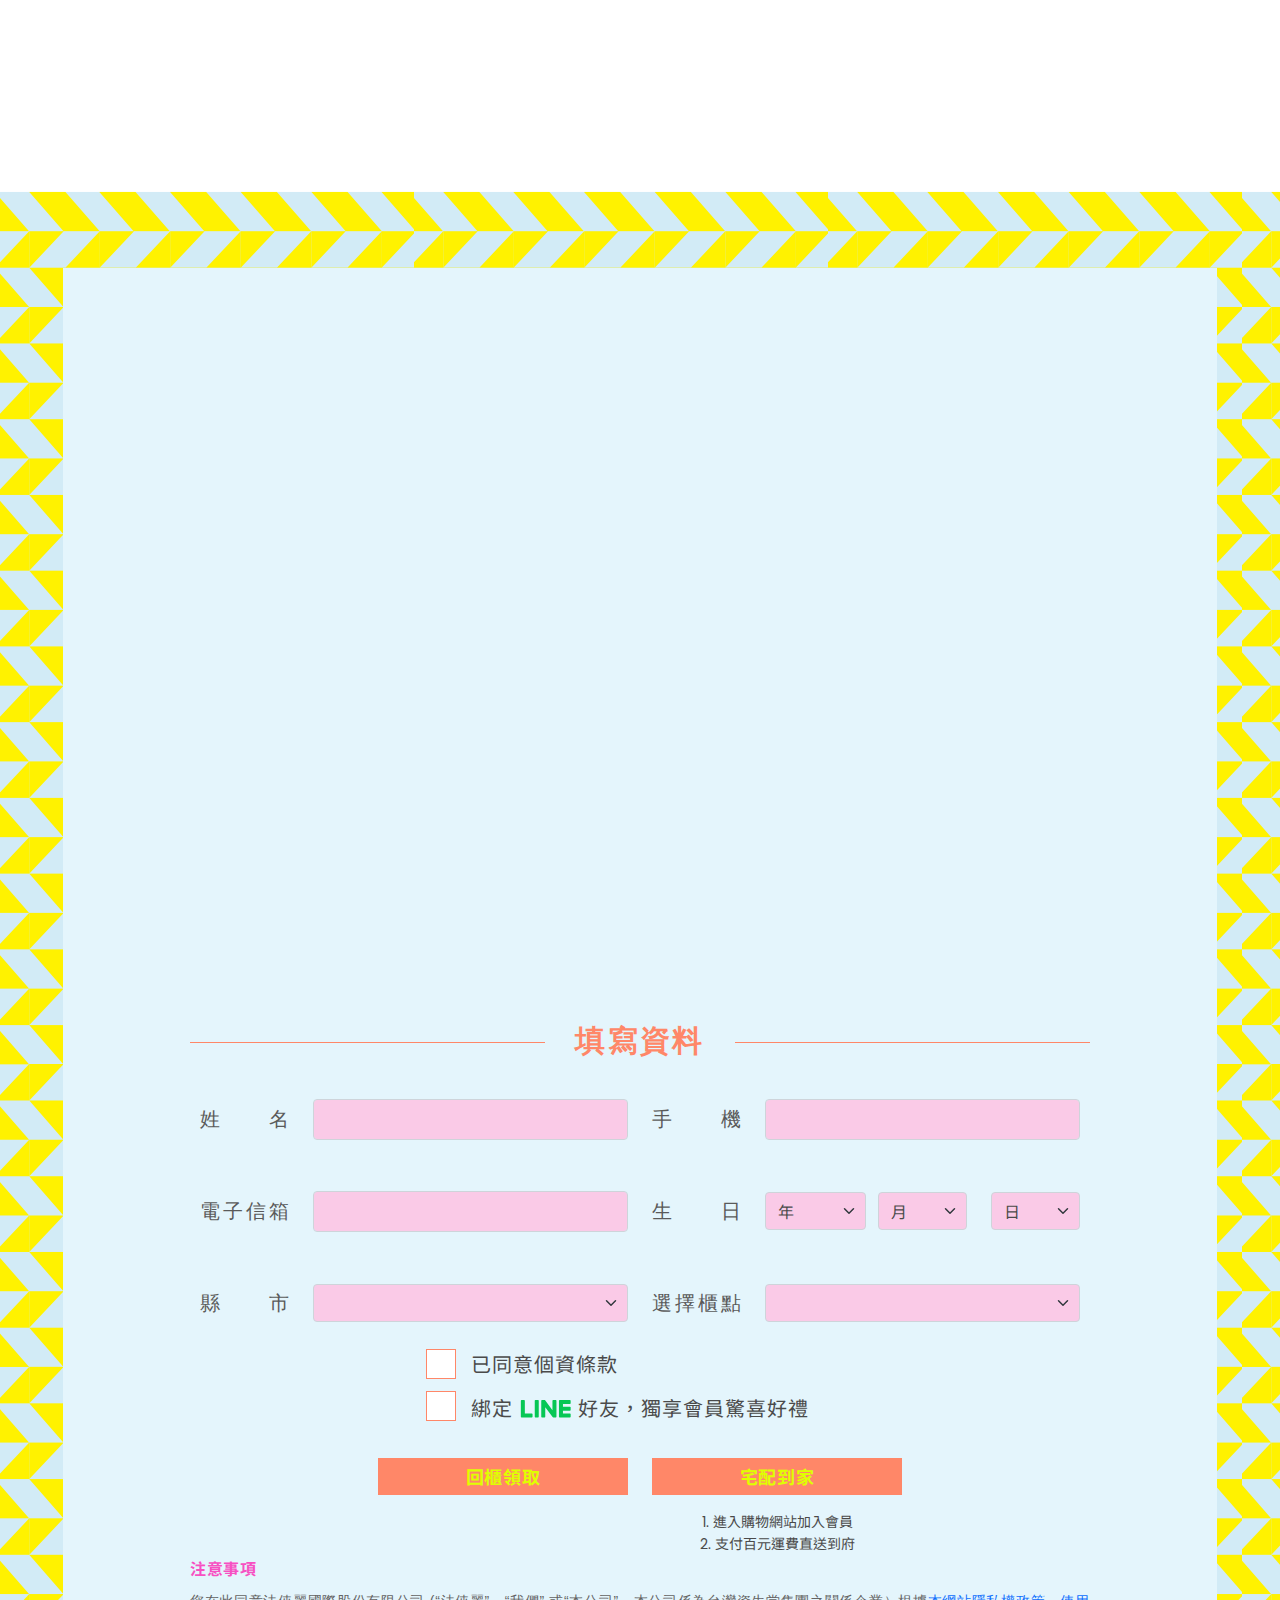
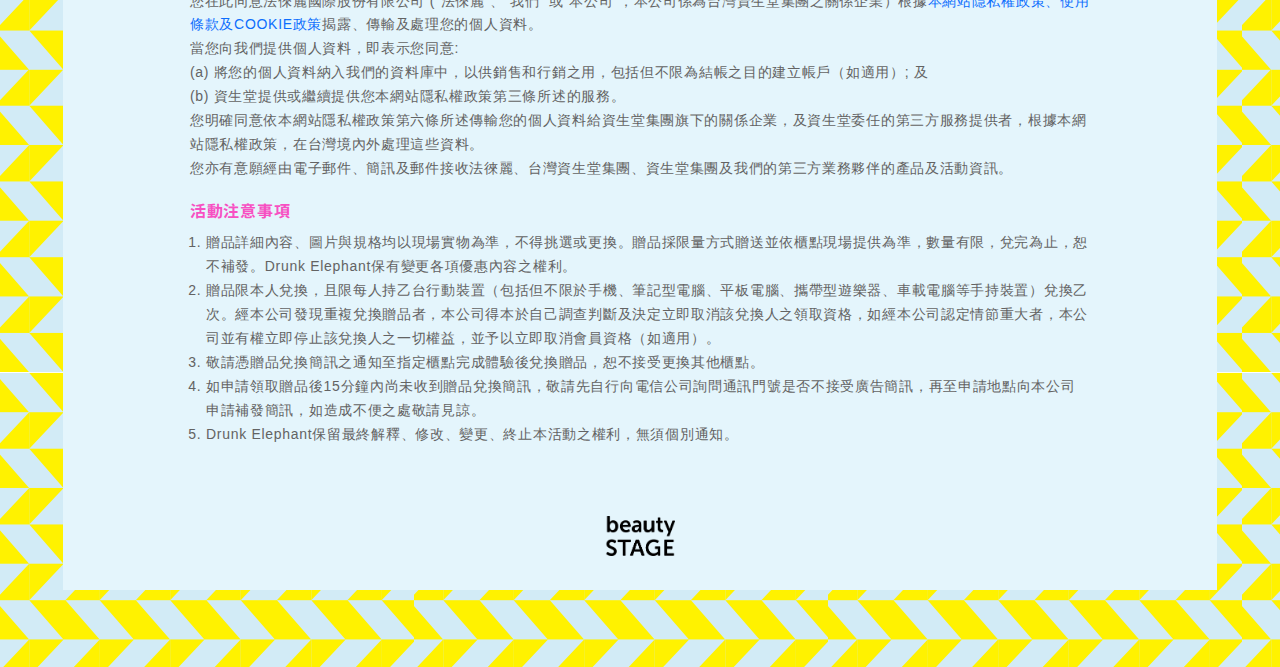
==== commit cab4e372: "second commit" ====
--- a/index.html
+++ b/index.html
@@ -32,14 +32,14 @@
 			</div>
 			<div class="text_box d-none d-lg-block marquee">
 				<div class="m-0 d-flex justify-content-around align-items-center">
-					<span class="text">9/17  A11盛大開幕​</span>
-					<span class="text">9/17  A11盛大開幕​</span>
-					<span class="text">9/17  A11盛大開幕​</span>
-					<span class="text">9/17  A11盛大開幕​</span>
+					<span class="text">9/17 盛大開幕​</span>
+					<span class="text">9/17 盛大開幕​</span>
+					<span class="text">9/17 盛大開幕​</span>
+					<span class="text">9/17 盛大開幕​</span>
 				</div>
 			</div>
 			<div class="text_box d-block d-lg-none">
-				<span class="text">9/17  A11盛大開幕​</span>
+				<span class="text">9/17 盛大開幕​</span>
 			</div>
 		</div>
 	</header>
@@ -53,8 +53,10 @@
 		<div class="banner_box_m d-lg-none">
 			<div class="banner_logo">
 					<img class="fade-in" src="img/logo.svg" alt="logo">
-					<div class="text fade-in delay-1 d-flex justify-content-center">
-						<p>醉強護膚 隨性顛覆</p>
+					<div class="text fade-in delay-1">
+						<img src="img/banner_text.svg" alt="">
+						<!-- <p>醉強護膚</p>
+						<p>隨性顛覆</p> -->
 					</div>
 				</div>
 			<div class="banner_img">
@@ -145,29 +147,35 @@
 					<div class="svg_items">
 						<div class="svg_item">
 							<div class="svg happy-skin-item2-slide-up delay-2">
-								<img src="img/icon1.svg" alt="">
+								<img src="img/icon_1n.png" alt="">
+								<!-- <img src="img/icon1.svg" alt=""> -->
 								<p class=""><span class="svg_font">1</span> 精油</p>
 							</div>
 							<div class="svg happy-skin-item2-slide-up delay-2">
-								<img src="img/icon2.svg" alt="">
+								<img src="img/icon_2n.png" alt="">
+								<!-- <img src="img/icon2.svg" alt=""> -->
 								<p class=""><span class="svg_font">2</span> 酒精</p>
 							</div>
 							<div class="svg happy-skin-item2-slide-up delay-2">
-								<img src="img/icon3.svg" alt="">
+								<img src="img/icon_3n.png" alt="">
+								<!-- <img src="img/icon3.svg" alt=""> -->
 								<p class=""><span class="svg_font">3</span> 矽</p>
 							</div>
 						</div>
 						<div class="svg_item">
 							<div class="svg happy-skin-item2-slide-up delay-2">
-								<img src="img/icon5.svg" alt="">
+								<img src="img/icon_4n.png" alt="">
+								<!-- <img src="img/icon5.svg" alt=""> -->
 								<p class=""><span class="svg_font">4</span> 化學防曬成分</p>
 							</div>
 							<div class="svg happy-skin-item2-slide-up delay-2">
-								<img src="img/icon6.svg" alt="">
+								<img src="img/icon_5n.png" alt="">
+								<!-- <img src="img/icon6.svg" alt=""> -->
 								<p class=""><span class="svg_font">5</span> 香氛色素</p>
 							</div>
 							<div class="svg happy-skin-item2-slide-up delay-2">
-								<img src="img/icon4.svg" alt="">
+								<img src="img/icon_6n.png" alt="">
+								<!-- <img src="img/icon4.svg" alt=""> -->
 								<p class=""><span class="svg_font">6</span> 十二烷基硫<span class="svg_br"><span>酸鈉</span> (合成洗劑)</span></p>
 							</div>
 						</div>
@@ -243,12 +251,16 @@
 				<div class="container">
 					<h2 class="mixing-title-slide-up-1">
 						<!-- Mixing is the<br> new layering<br> -->
-						<img src="img/Mixingisthenewlayering.svg" alt="">
+						<picture>
+							<source srcset="img/mixing_m.svg" media="(max-width: 450px)">
+    						<img src="img/mixing_w.svg" alt="">
+						</picture>
+						
 					</h2>
-					<h2 class="mixing-title-slide-up-1">
+					<!-- <h2 class="mixing-title-slide-up-1"> -->
 						<!-- 特調混搭 創新保養 -->
-						<img src="img/special-feature.svg" alt="">
-					</h2>
+						<!-- <img src="img/special-feature.svg" alt=""> -->
+					<!-- </h2> -->
 				</div>
 			</div>
 		</div>
@@ -271,8 +283,8 @@
 				<div class="title_text">
 					<h2 class="">
 						<picture>
-							<source srcset="img/elephant_m.svg" media="(max-width: 450px)">
-							<img src="img/elephant_w.svg" alt="">
+							<source srcset="img/elephant_m_2.svg" media="(max-width: 450px)">
+							<img src="img/elephant_w_2.svg" alt="">
 						</picture>
 					</h2>
 				</div>
@@ -769,8 +781,12 @@
 						<div class="col text-end">
 							<button type="button" class="button">回櫃領取</button>
 						</div>
-						<div class="col text-start ">
-							<button type="button" class="button delivery">宅配到家</button>
+						<div class="col text-start position-relative">
+							<button type="button" class="button">宅配到家</button>
+							<div class="delivery">
+								<p><span class="font-pops">1. </span>進入購物網站加入會員</p>
+								<p><span class="font-pops">2. </span>支付百元運費直送到府​</p>
+							</div>
 						</div>
 					</div>
 				</form>
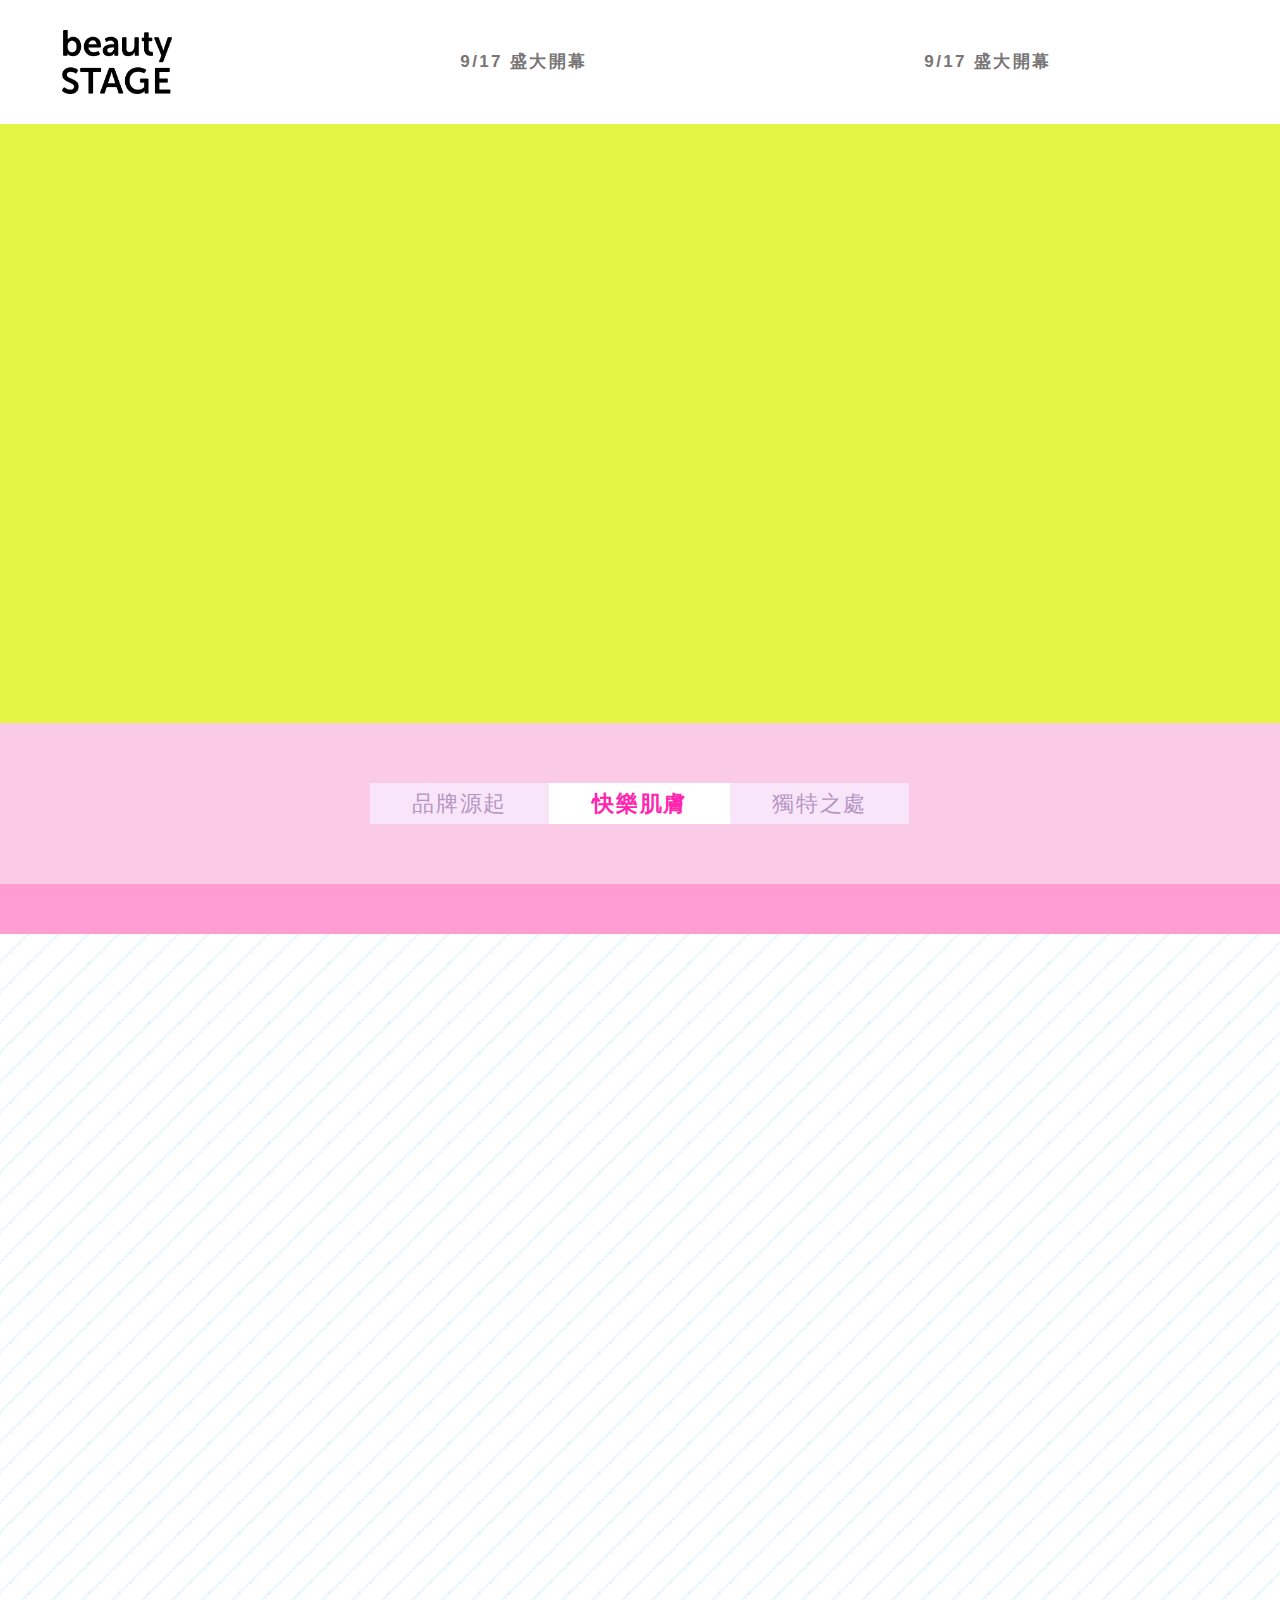
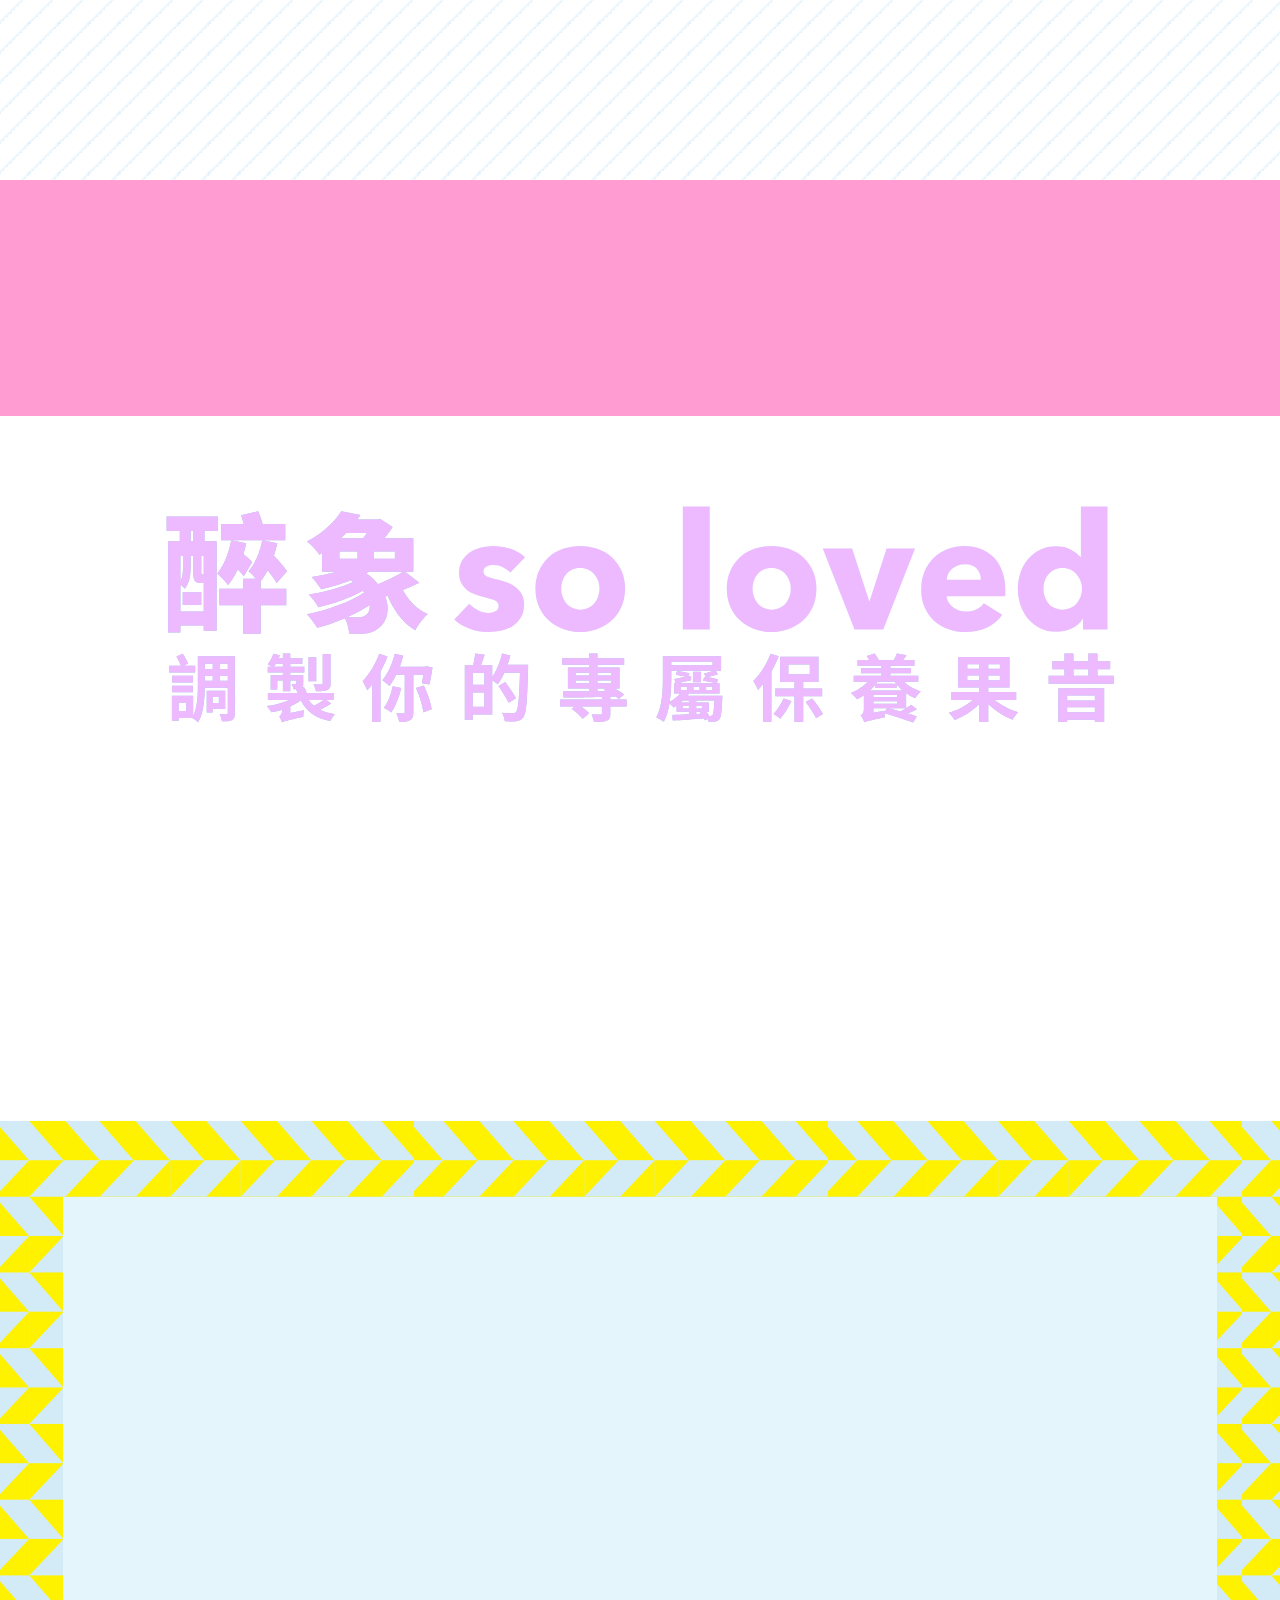
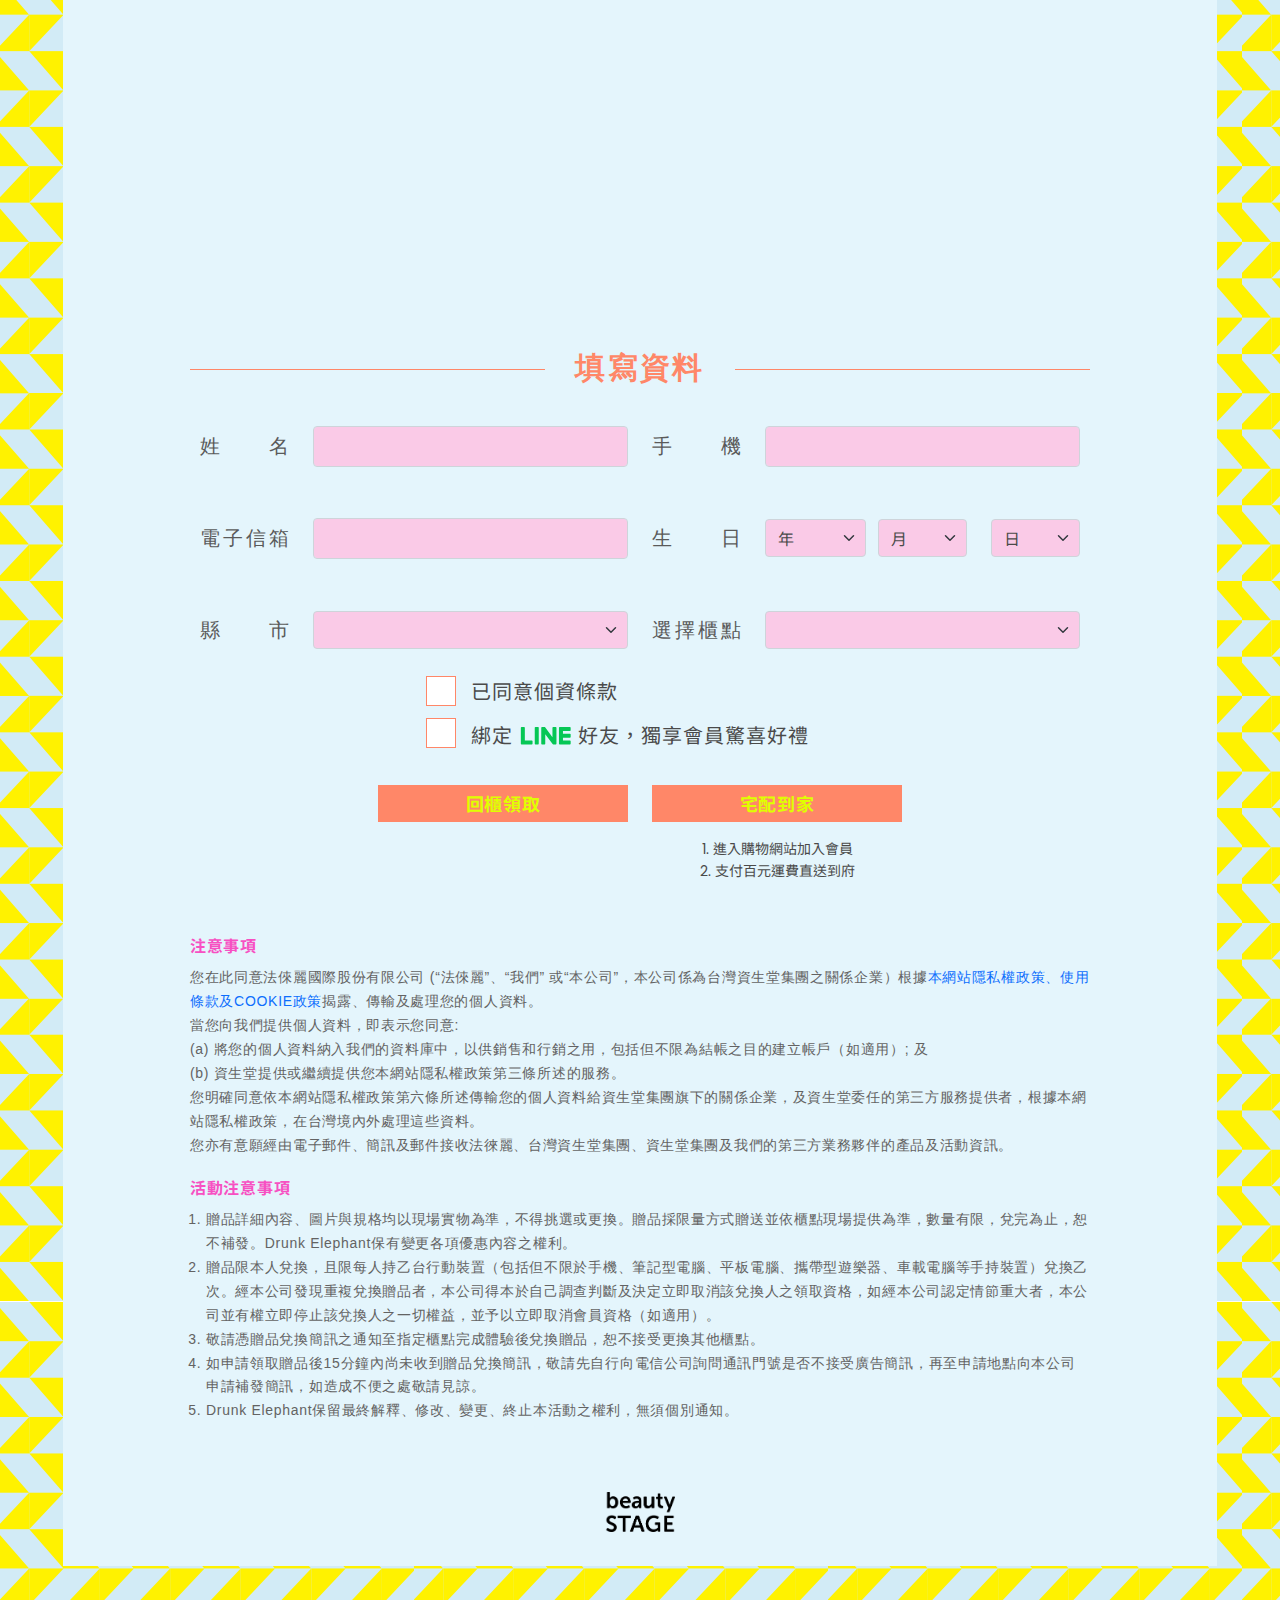
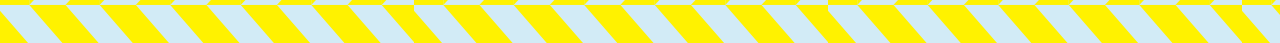
==== commit 71f9a5e3: "new page" ====
--- a/index.html
+++ b/index.html
@@ -22,6 +22,14 @@
 	<script language="javascript" type="text/javascript" src="js/slick.min.js"></script>
 	<script language="javascript" type="text/javascript" src="js/public.js"></script>
 	
+	<style>
+		.text-hidden {
+			text-indent:-99999px;
+			line-height: 0;
+			margin: 0;
+		}
+	</style>
+	
 </head>
 
 <body>
@@ -45,6 +53,7 @@
 	</header>
 
 	<section class="banner">
+		<h1 class="text-hidden">醉強護膚 隨性顛覆</h1>
 		<div class="banner_box_w d-none d-lg-block">
 			<picture class="fade-in">
 				<img src="img/banner.png" alt="">
@@ -55,8 +64,6 @@
 					<img class="fade-in" src="img/logo.svg" alt="logo">
 					<div class="text fade-in delay-1">
 						<img src="img/banner_text.svg" alt="">
-						<!-- <p>醉強護膚</p>
-						<p>隨性顛覆</p> -->
 					</div>
 				</div>
 			<div class="banner_img">
@@ -128,6 +135,7 @@
 			<div class="container">
 				<div class="background_6">
 					<img src="img/six.svg" alt="">
+					<h2 class="text-hidden">產品不含酒精香料等6大嫌疑成分</h2>
 				</div>
 				<h2 class="title happy-skin-title-slide-up">
 					快樂肌膚＝健康肌膚
@@ -187,17 +195,19 @@
 
 	<section id="special-feature" class="special-feature">
 		<div class="sf_s1">
+			
 			<div class="container">
 				<h2 class="title special-feature-title-slide-up">
-					<!-- DRUNK<br/>
-					ELEPHANT -->
 					<img src="img/DRUNKELEPHANT.svg" alt="">
+					<p class="text-hidden">純淨保養品牌DRUNK ELEPHANT醉象</p>
 				</h2>
+				
 				<div class="item special-feature-item-slide-up delay-1">
 					<h3 class="item_title">
-						<!-- 醉象獨特之處 -->
 						<img src="img/title.svg" alt="">
+						<p class="text-hidden">肌膚緊緻強韌 煥發健康光采</p>
 					</h3>
+					
 					<div class="item_content">
 						<h4 class="slide-up">生物相容性 <span>BIOCOMPATIBLE</span></h4>
 						<p class="slide-up">
@@ -216,20 +226,21 @@
 						<source srcset="img/ph_m.svg" media="(max-width: 450px)">
 						<img src="img/ph_w.svg" alt="">
 					</picture>
+					
 				</div>
 				<div class="item">
 					<div class="ph_pic01 col col-md-7">
-						<!-- <h3>適合肌膚的配方</h3> -->
 						<picture>
 							<source srcset="img/skin_m.svg" media="(max-width: 450px)">
 							<img src="img/skin_w.svg" alt="">
 						</picture>
+						<p class="text-hidden">親膚酸性pH值 高效安全保養肌膚</p>
 					</div>
 					<div class="ph_pic02 col col-md-5">
-						<!-- <h3>小分子結構</h3> -->
 						<picture>
 							<source srcset="img/skin_2_m.svg" media="(max-width: 450px)">
 							<img src="img/skin_2_w.svg" alt="">
+							<p class="text-hidden">親膚的酸性pH值 易調和好吸收</p>
 						</picture>
 						
 					</div>
@@ -250,17 +261,13 @@
 			<div class="title_text">
 				<div class="container">
 					<h2 class="mixing-title-slide-up-1">
-						<!-- Mixing is the<br> new layering<br> -->
 						<picture>
 							<source srcset="img/mixing_m.svg" media="(max-width: 450px)">
     						<img src="img/mixing_w.svg" alt="">
+							<p class="text-hidden">NO.1純淨保養DRUNK ELEPHANT醉象</p>
 						</picture>
 						
 					</h2>
-					<!-- <h2 class="mixing-title-slide-up-1"> -->
-						<!-- 特調混搭 創新保養 -->
-						<!-- <img src="img/special-feature.svg" alt=""> -->
-					<!-- </h2> -->
 				</div>
 			</div>
 		</div>
@@ -295,6 +302,7 @@
 						<div class="item_column">
 							<div class="item_imgs">
 								<img src="img/p01.png" alt="">
+								<p class="text-hidden">熱銷醉象水飽飽維他命B5保濕精華</p>
 								<div class="btn_more btn_w d-none d-lg-block">
 									<img src="img/btn_more.svg" alt="">
 								</div>
@@ -314,6 +322,7 @@
 						<div class="item_column">
 							<div class="item_imgs">
 								<img src="img/p02.png" alt="">
+								<p class="text-hidden">醉象NO.1多胜肽緊緻抗老霜</p>
 								<div class="btn_more btn_w d-none d-lg-block">
 									<img src="img/btn_more.svg" alt="">
 								</div>
@@ -333,6 +342,7 @@
 						<div class="item_column">
 							<div class="item_imgs">
 								<img src="img/p03.png" alt="">
+								<p class="text-hidden">100%高濃度滋養油 有效淡化細紋</p>
 								<div class="btn_more btn_w d-none d-lg-block">
 									<img src="img/btn_more.svg" alt="">
 								</div>
@@ -352,6 +362,7 @@
 						<div class="item_column">
 							<div class="item_imgs">
 								<img src="img/p04.png" alt="">
+								<p class="text-hidden">銷售常勝軍 養出醉彈膠原肌</p>
 								<div class="btn_more btn_w d-none d-lg-block">
 									<img src="img/btn_more.svg" alt="">
 								</div>
@@ -371,6 +382,7 @@
 						<div class="item_column">
 							<div class="item_imgs">
 								<img src="img/p05.png" alt="">
+								<p class="text-hidden">深層潤澤肌膚 重現年輕光采</p>
 								<div class="btn_more btn_w d-none d-lg-block">
 									<img src="img/btn_more.svg" alt="">
 								</div>
@@ -390,6 +402,7 @@
 						<div class="item_column">
 							<div class="item_imgs">
 								<img src="img/p06.png" alt="">
+								<p class="text-hidden">結合9大信號肽 抗老+澎潤緊實 UP</p>
 								<div class="btn_more btn_w d-none d-lg-block">
 									<img src="img/btn_more.svg" alt="">
 								</div>
@@ -409,6 +422,7 @@
 						<div class="item_column">
 							<div class="item_imgs">
 								<img src="img/p07.png" alt="">
+								<p class="text-hidden">口碑好評推薦 瑪魯拉奢華美顏油</p>
 								<div class="btn_more btn_w d-none d-lg-block">
 									<img src="img/btn_more.svg" alt="">
 								</div>
@@ -428,6 +442,7 @@
 						<div class="item_column">
 							<div class="item_imgs">
 								<img src="img/p08.png" alt="">
+								<p class="text-hidden">DRUNK ELEPHANT 保濕抗老乳霜</p>
 								<div class="btn_more btn_w d-none d-lg-block">
 									<img src="img/btn_more.svg" alt="">
 								</div>
@@ -447,6 +462,7 @@
 						<div class="item_column">
 							<div class="item_imgs">
 								<img src="img/p09.png" alt="">
+								<p class="text-hidden">DRUNK ELEPHANT 高效補水精華</p>
 								<div class="btn_more btn_w d-none d-lg-block">
 									<img src="img/btn_more.svg" alt="">
 								</div>
@@ -466,6 +482,7 @@
 						<div class="item_column">
 							<div class="item_imgs">
 								<img src="img/p10.png" alt="">
+								<p class="text-hidden">高效護膚 安全極簡 快速便利</p>
 								<div class="btn_more btn_w d-none d-lg-block">
 									<img src="img/btn_more.svg" alt="">
 								</div>
@@ -498,12 +515,14 @@
 			<div class="title_box form-slide-up-item">
 				<h2>
 					<img src="img/falldrunkinlove.svg" alt="">
+					<p class="text-hidden">DRUNK ELEPHANT醉象7日保養果昔</p>
 				</h2>
 				<div class="icon">
 					<picture>
 						<source srcset="img/icon_drunkinlove_m.png"
 								media="(max-width: 450px)">
 								<img src="img/icon_drunkinlove.png" alt="">
+						<p class="text-hidden">搶先體驗醉象高效護膚</p>
 					</picture>
 				</div>
 			</div>
@@ -518,6 +537,7 @@
 				<picture>
 					<source srcset="img/gift.svg" media="(max-width: 450px)">
     				<img src="img/gift.svg" alt="" />
+					<p class="text-hidden">瑪魯拉奢華美顏油+多胜肽緊緻抗老霜</p>
 				</picture>
 			</div>
 			<div class="fill_items">
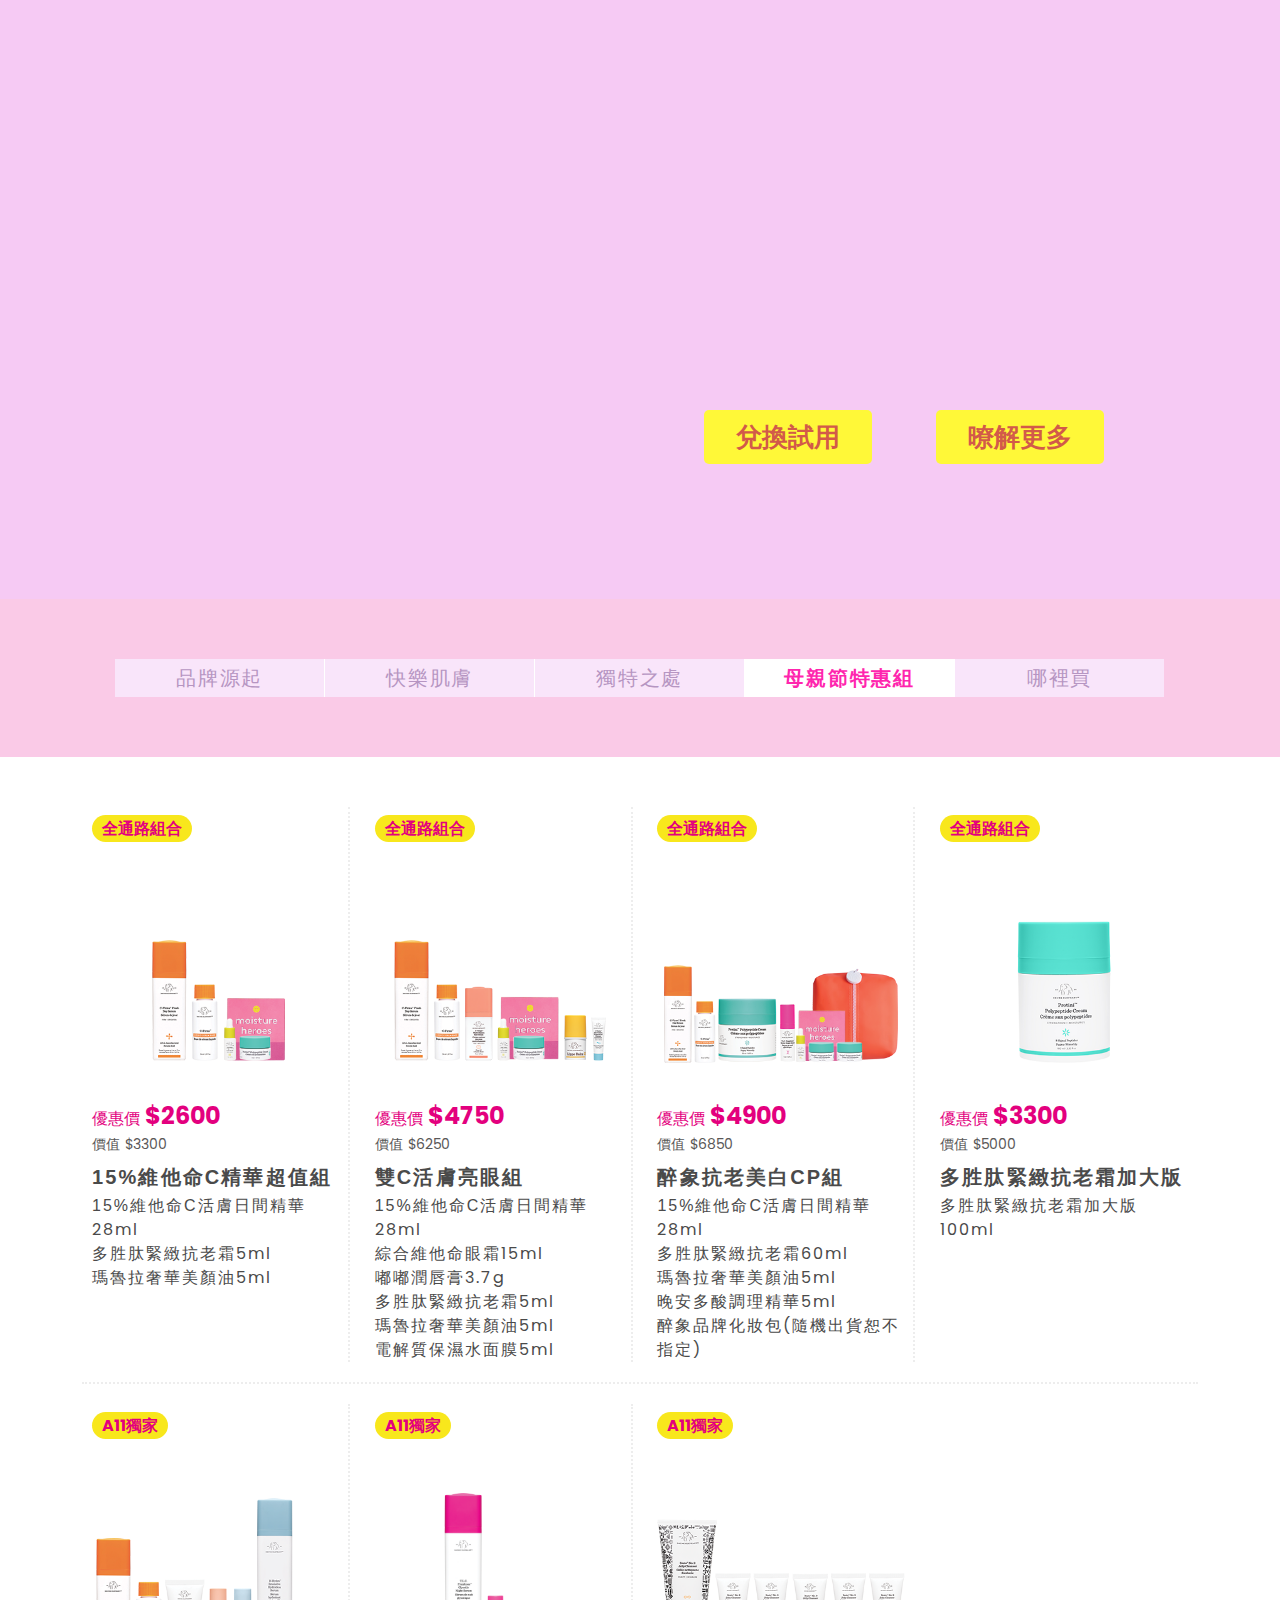
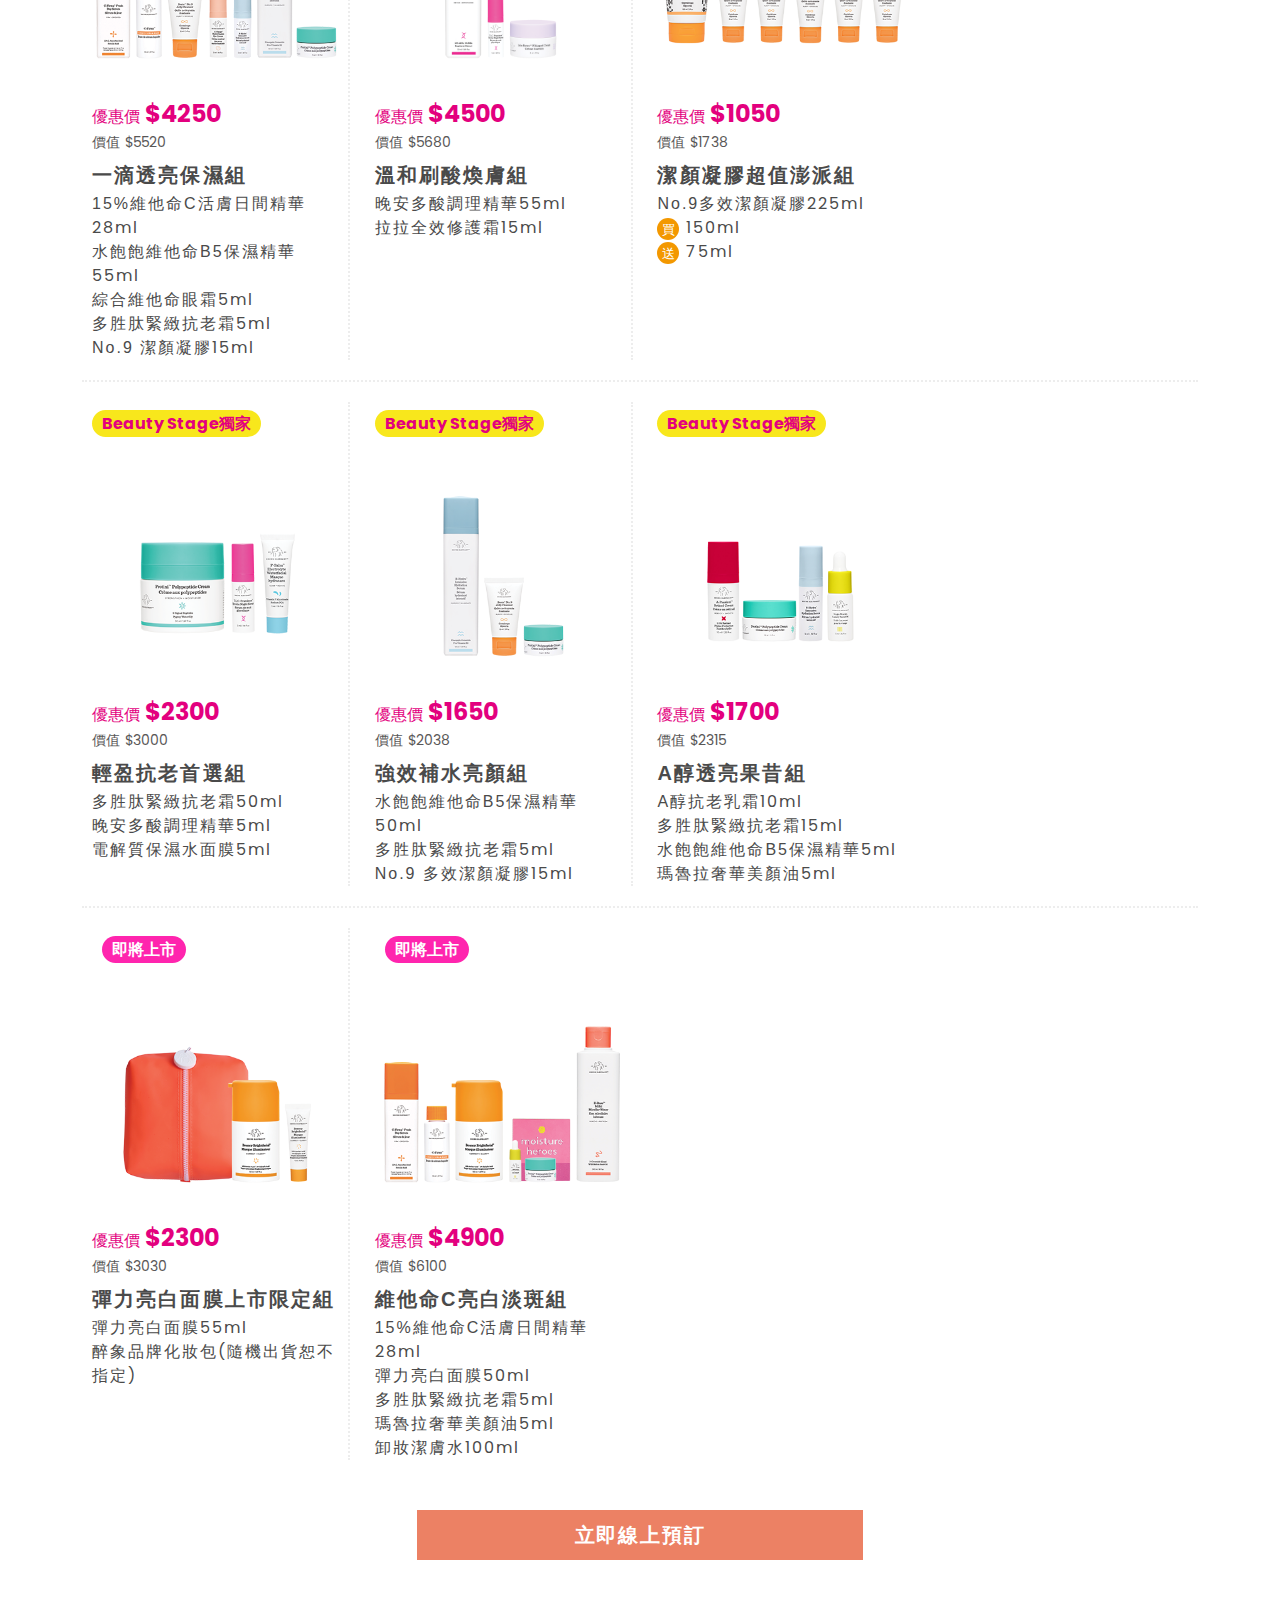
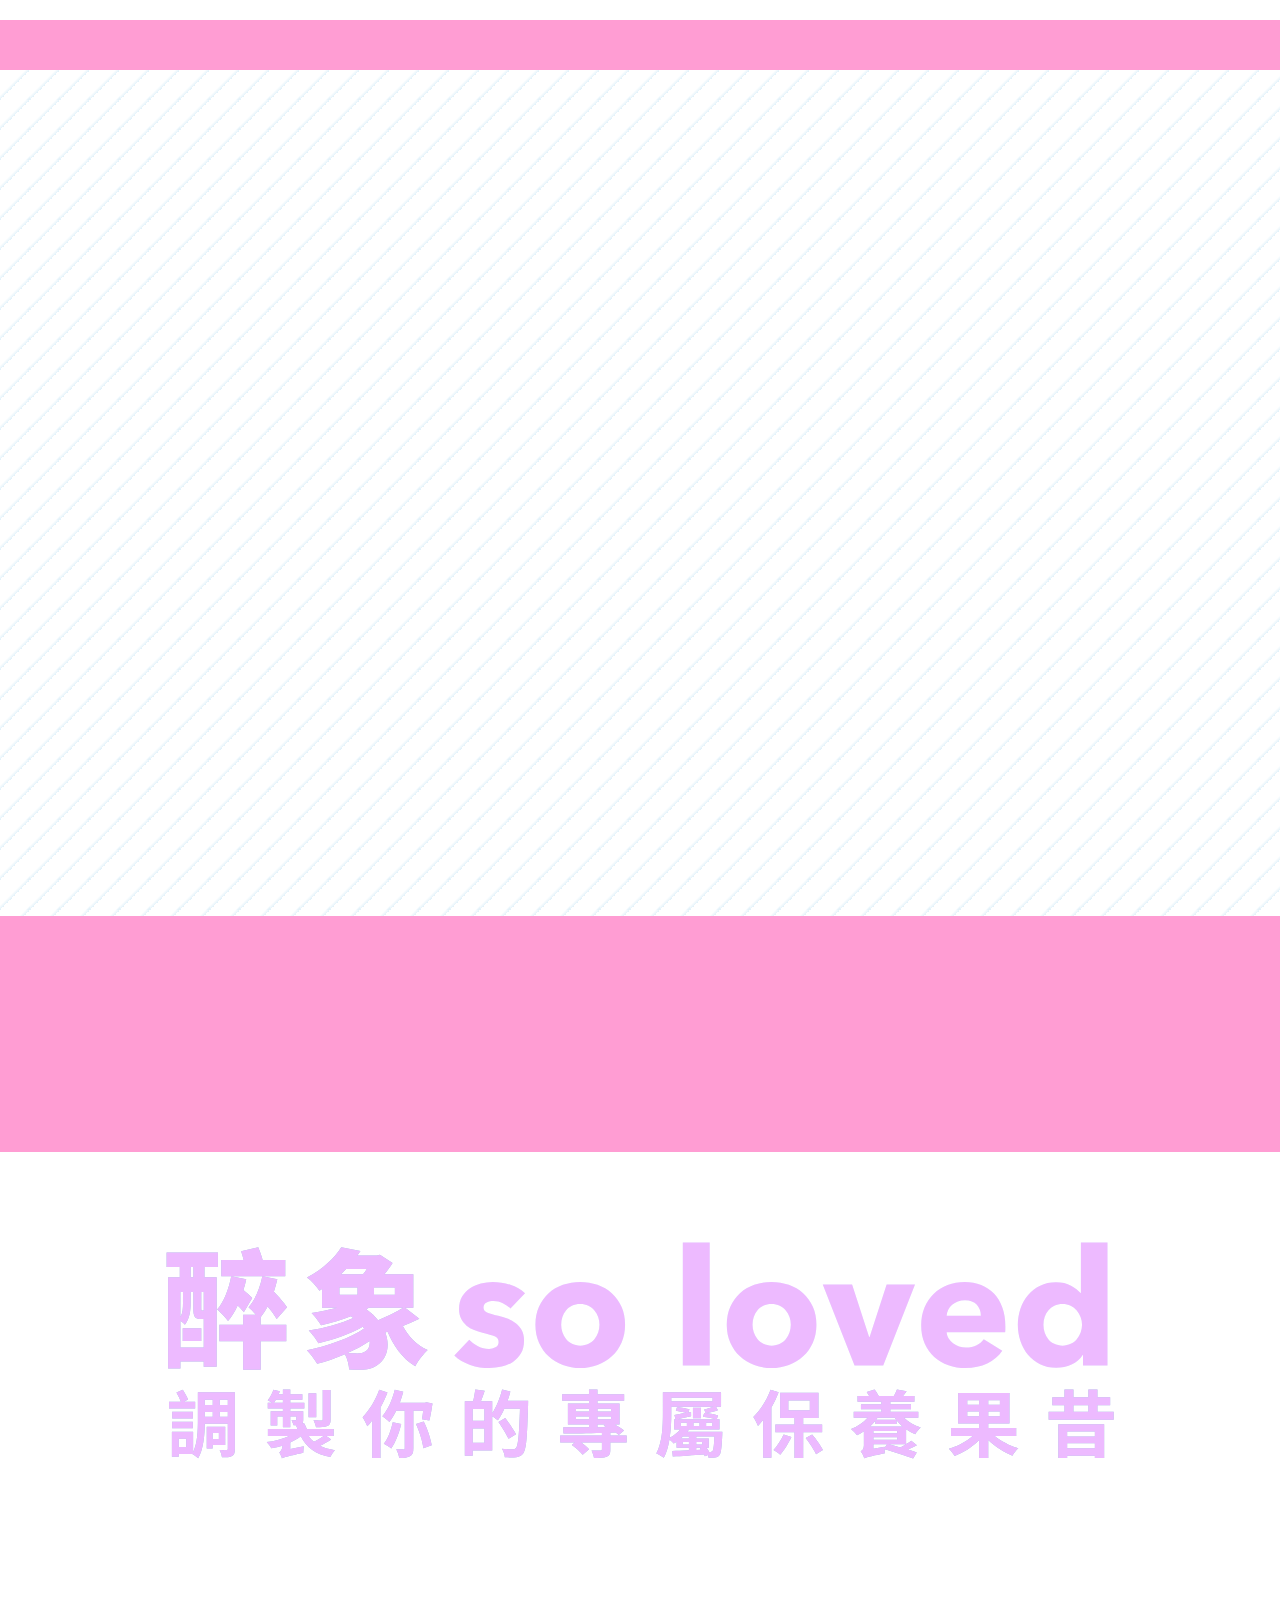
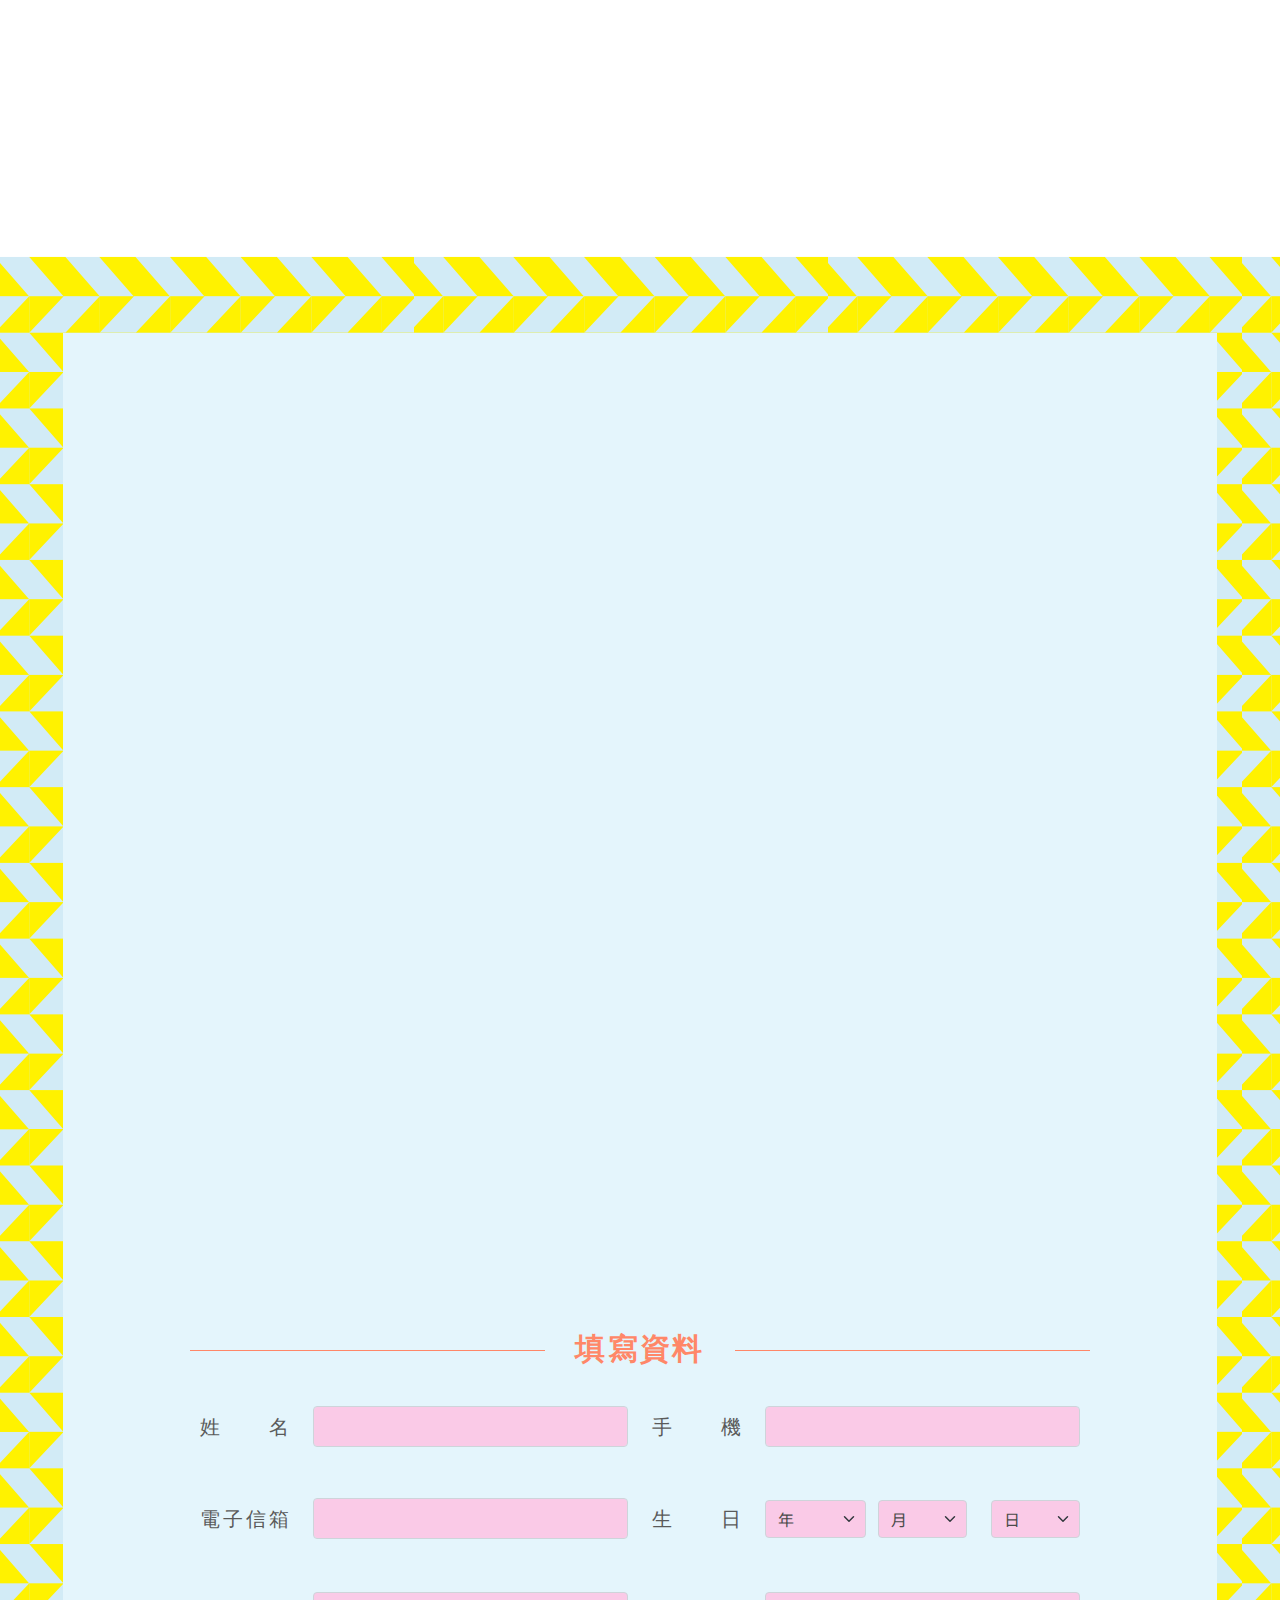
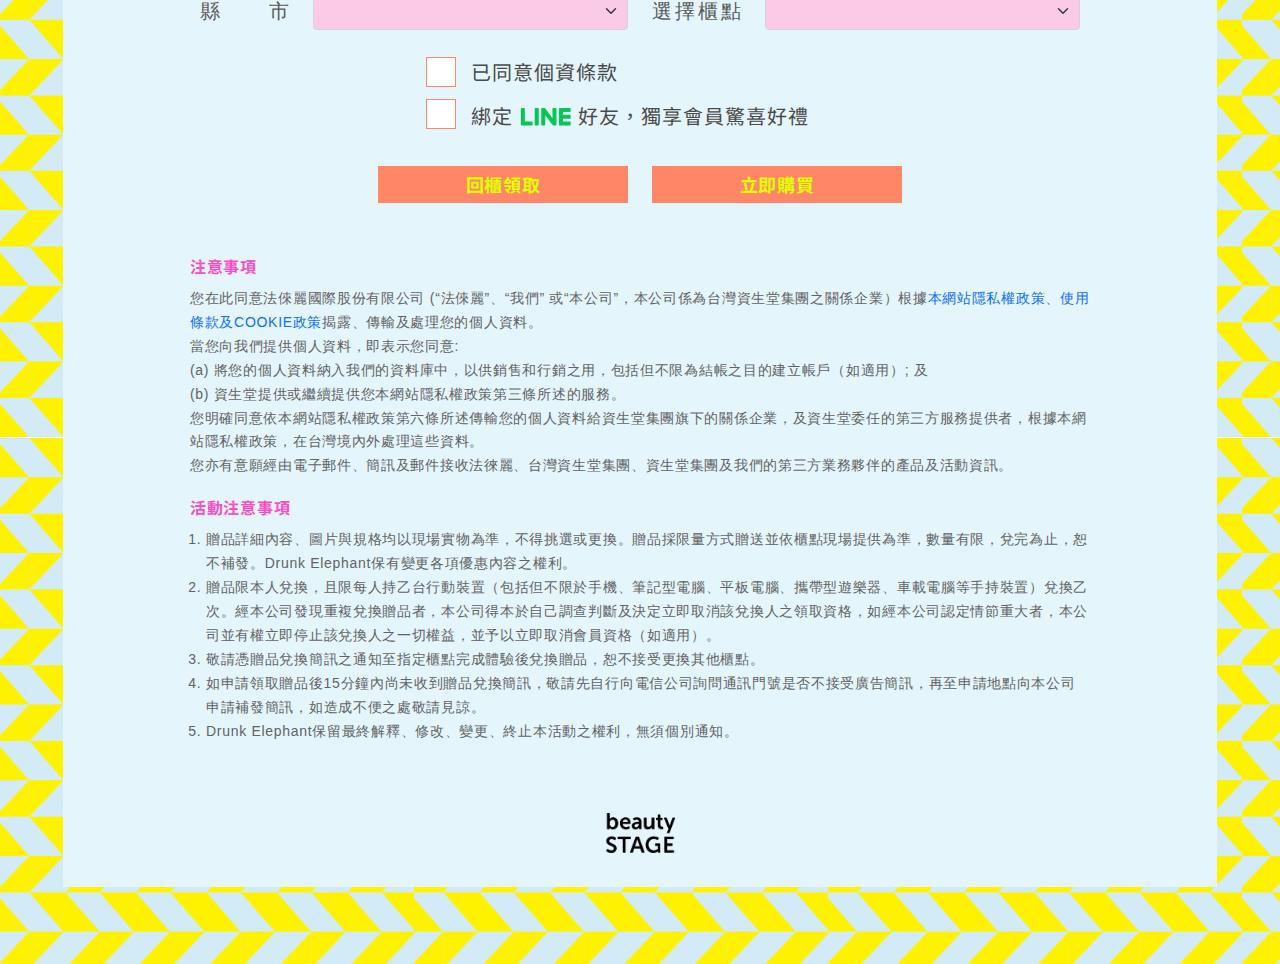
==== commit 2f41e66b: "DE 母親節活動" ====
--- a/index.html
+++ b/index.html
@@ -10,7 +10,9 @@
 	<link rel="stylesheet" type="text/css" href="css/slick-theme.css">	
 	<link rel="stylesheet" type="text/css" href="css/slick.css">	
 	<link rel="stylesheet" type="text/css" href="css/icon.css">
+	<!-- 20230309 母親節活動 調整 css 檔案 start -->
 	<link rel="stylesheet" type="text/css" href="css/public.css">
+	<!-- 20230309 母親節活動 調整 css 檔案 end -->
 	<link rel="preconnect" href="https://fonts.googleapis.com">
 	<link rel="preconnect" href="https://fonts.gstatic.com" crossorigin>
 	<link href="https://fonts.googleapis.com/css2?family=Lato:wght@400;900&family=Noto+Sans+TC:wght@400;700&family=Poppins:wght@400;700&family=Roboto&display=swap" rel="stylesheet">
@@ -34,47 +36,27 @@
 
 <body>
 	<header>
-		<div class="ShinKong col d-flex justify-content-between align-items-center">
-			<div class="ShinKong_img">
-				<img src="img/ShinKong.png" alt="SHIN KONG MITSUKOSHI image">
-			</div>
-			<div class="text_box d-none d-lg-block marquee">
-				<div class="m-0 d-flex justify-content-around align-items-center">
-					<span class="text">9/17 盛大開幕​</span>
-					<span class="text">9/17 盛大開幕​</span>
-					<span class="text">9/17 盛大開幕​</span>
-					<span class="text">9/17 盛大開幕​</span>
-				</div>
-			</div>
-			<div class="text_box d-block d-lg-none">
-				<span class="text">9/17 盛大開幕​</span>
-			</div>
-		</div>
+		<section class="banner">
+			<h1 class="text-hidden">醉強護膚 隨性顛覆</h1>
+			<div class="banner_box_w">
+				<picture class="fade-in">
+					<!-- 20230309 母親節活動 調整 kv start -->
+					<source srcset="img/banner_0309_m.jpg 2x" media="(max-width: 450px)">
+					<img src="img/banner_0309.jpg" alt="">
+					<!-- 20230309 母親節活動 調整 kv end -->
+				</picture>
+				<div class="banner_btn_box">
+					<div class="banner_btn btn_1">
+						<span>兌換試用</span>
+					</div>
+					<div class="banner_btn btn_2">
+						<a href="https://www.momoshop.com.tw/goods/GoodsDetail.jsp?i_code=10762908&str_category_code=2174500014&ctype=B&Area=DgrpCategory&sourcePageType=4" target="_blank">暸解更多</a>
+					</div>
+				</div>
+			</div>
+		</section>
 	</header>
-
-	<section class="banner">
-		<h1 class="text-hidden">醉強護膚 隨性顛覆</h1>
-		<div class="banner_box_w d-none d-lg-block">
-			<picture class="fade-in">
-				<img src="img/banner.png" alt="">
-			</picture>
-		</div>
-		<div class="banner_box_m d-lg-none">
-			<div class="banner_logo">
-					<img class="fade-in" src="img/logo.svg" alt="logo">
-					<div class="text fade-in delay-1">
-						<img src="img/banner_text.svg" alt="">
-					</div>
-				</div>
-			<div class="banner_img">
-				<picture>
-					<source srcset="img/pro_pic.jpg" media="(max-width: 450px)">
-					<img src="img/w-banner.jpg" alt="products">
-				</picture>
-			</div>
-		</div>
-	</section>
-
+	<!-- 20230309 母親節活動 拿掉 drunk_color  -->
 	<section class="navbar">
 		<div class="container d-inline-block">
 			<ul class="nav justify-content-center">
@@ -82,11 +64,22 @@
 					<span class="nav-link">品牌源起</span>
 				</li>
 				<li class="nav-item happy-skin-show">
-					<span class="nav-link active">快樂肌膚</span>
+					<span class="nav-link">快樂肌膚</span>
 				</li>
 				<li class="nav-item special-feature-show">
 					<span class="nav-link">獨特之處</span>
 				</li>
+				<!-- 20230309 母親節活動 navbar 文字 start -->
+				<li class="nav-item special-offer-show">
+					<span class="nav-link active">母親節特惠組</span>
+				</li>
+				<!-- 20230309 母親節活動 navbar 文字 end -->
+				<li class="nav-item where-buy-show">
+					<span class="nav-link">哪裡買</span>
+				</li>
+				<!-- 20230309 母親節活動 拿掉 drunk-star start -->
+				<!-- 20230309 母親節活動 拿掉 drunk-star end -->
+				
 			</ul>
 		</div>
 	</section>
@@ -156,34 +149,28 @@
 						<div class="svg_item">
 							<div class="svg happy-skin-item2-slide-up delay-2">
 								<img src="img/icon_1n.png" alt="">
-								<!-- <img src="img/icon1.svg" alt=""> -->
 								<p class=""><span class="svg_font">1</span> 精油</p>
 							</div>
 							<div class="svg happy-skin-item2-slide-up delay-2">
 								<img src="img/icon_2n.png" alt="">
-								<!-- <img src="img/icon2.svg" alt=""> -->
 								<p class=""><span class="svg_font">2</span> 酒精</p>
 							</div>
 							<div class="svg happy-skin-item2-slide-up delay-2">
 								<img src="img/icon_3n.png" alt="">
-								<!-- <img src="img/icon3.svg" alt=""> -->
 								<p class=""><span class="svg_font">3</span> 矽</p>
 							</div>
 						</div>
 						<div class="svg_item">
 							<div class="svg happy-skin-item2-slide-up delay-2">
 								<img src="img/icon_4n.png" alt="">
-								<!-- <img src="img/icon5.svg" alt=""> -->
 								<p class=""><span class="svg_font">4</span> 化學防曬成分</p>
 							</div>
 							<div class="svg happy-skin-item2-slide-up delay-2">
 								<img src="img/icon_5n.png" alt="">
-								<!-- <img src="img/icon6.svg" alt=""> -->
 								<p class=""><span class="svg_font">5</span> 香氛色素</p>
 							</div>
 							<div class="svg happy-skin-item2-slide-up delay-2">
 								<img src="img/icon_6n.png" alt="">
-								<!-- <img src="img/icon4.svg" alt=""> -->
 								<p class=""><span class="svg_font">6</span> 十二烷基硫<span class="svg_br"><span>酸鈉</span> (合成洗劑)</span></p>
 							</div>
 						</div>
@@ -248,6 +235,459 @@
 			</div>
 		</div>
 	</section>
+  
+	<section id="special-offer" class="special-offer">
+		<div class="so_s1">	
+			<div class="container">
+				<div class="special_offer_items">
+					<!-- 20230309 母親節活動 調整產品內容 start -->
+					<div class="special_offer_item">
+						<div class="tags">
+							<span class="yellow">全通路組合</span>
+						</div>
+						<picture>
+							<img src="img/mom010.png" alt="">
+						</picture>
+						<div class="prices">
+							<p class="special_price" title="優惠價">$2600</p>
+							<div class="sub_price">
+								<span class="original_price" title="價值">$3300</span>
+							</div>
+						</div>
+						<h2 class="title">
+							15%維他命C精華超值組
+						</h2>
+						<div class="contents">
+							<p>15%維他命C活膚日間精華<span class="font-pops">28ml</span></p>
+							<p>多胜肽緊緻抗老霜<span class="font-pops">5ml</span></p>
+							<p>瑪魯拉奢華美顏油<span class="font-pops">5ml</span></p>
+						</div>
+					</div>
+					
+					<div class="special_offer_item">
+						<div class="tags">
+							<span class="yellow">全通路組合</span>
+						</div>
+						<picture>
+							<img src="img/mom011.png" alt="">
+						</picture>
+						<div class="prices">
+							<p class="special_price" title="優惠價">$4750</p>
+							<div class="sub_price">
+								<span class="original_price" title="價值">$6250</span>
+							</div>
+						</div>
+						<h2 class="title">
+							雙C活膚亮眼組
+						</h2>
+						<div class="contents">
+							<p>15%維他命C活膚日間精華<span class="font-pops">28ml</span></p>
+							<p>綜合維他命眼霜<span class="font-pops">15ml</span></p>
+							<p>嘟嘟潤唇膏<span class="font-pops">3.7g</span></p>
+							<p>多胜肽緊緻抗老霜<span class="font-pops">5ml</span></p>
+							<p>瑪魯拉奢華美顏油<span class="font-pops">5ml</span></p>
+							<p>電解質保濕水面膜<span class="font-pops">5ml</span></p>
+						</div>
+					</div>
+					
+					<div class="special_offer_item">
+						<div class="tags">
+							<span class="yellow">全通路組合</span>
+						</div>
+						<picture>
+							<img src="img/mom012.png" alt="">
+						</picture>
+						<div class="prices">
+							<p class="special_price" title="優惠價">$4900</p>
+							<div class="sub_price">
+								<span class="original_price" title="價值">$6850</span>
+							</div>
+						</div>
+						<h2 class="title">
+							醉象抗老美白CP組
+						</h2>
+						<div class="contents">
+							<p>15%維他命C活膚日間精華<span class="font-pops">28ml</span></p>
+							<p>多胜肽緊緻抗老霜<span class="font-pops">60ml</span></p>
+							<p>瑪魯拉奢華美顏油<span class="font-pops">5ml</span></p>
+							<p>晚安多酸調理精華<span class="font-pops">5ml</span></p>
+							<p>醉象品牌化妝包<span class="font-pops">(隨機出貨恕不指定)</span></p>
+						</div>
+					</div>
+					
+					<div class="special_offer_item">
+						<div class="tags">
+							<span class="yellow">全通路組合</span>
+						</div>
+						<picture>
+							<img src="img/mom013.png" alt="">
+						</picture>
+						<div class="prices">
+							<p class="special_price" title="優惠價">$3300</p>
+							<div class="sub_price">
+								<span class="original_price" title="價值">$5000</span>
+							</div>
+						</div>
+						<h2 class="title">
+							多胜肽緊緻抗老霜加大版
+						</h2>
+						<div class="contents">
+							<p>多胜肽緊緻抗老霜加大版<span class="font-pops">100ml</span></p>
+						</div>
+					</div>
+					<!-- 20230309 母親節活動 調整產品內容 end-->
+				</div>
+
+				<div class="special_offer_items">
+					<!-- 20230309 母親節活動 調整產品內容 start -->
+					<div class="special_offer_item">
+						<div class="tags">
+							<span class="yellow"><span class="font-pops">A11</span>獨家</span>
+						</div>
+						<picture>
+							<img src="img/mom020.png" alt="">
+						</picture>
+						<div class="prices">
+							<p class="special_price" title="優惠價">$4250</p>
+							<div class="sub_price">
+								<span class="original_price" title="價值">$5520</span>
+							</div>
+						</div>
+						<h2 class="title">
+							一滴透亮保濕組
+						</h2>
+						<div class="contents">
+							<p>15%維他命C活膚日間精華<span class="font-pops">28ml</span></p>
+							<p>水飽飽維他命B5保濕精華<span class="font-pops">55ml</span></p>
+							<p>綜合維他命眼霜<span class="font-pops">5ml</span></p>
+							<p>多胜肽緊緻抗老霜<span class="font-pops">5ml</span></p>
+							<p>No.9 潔顏凝膠<span class="font-pops">15ml</span></p>
+						</div>
+					</div>
+					
+					<div class="special_offer_item">
+						<div class="tags">
+							<span class="yellow"><span class="font-pops">A11</span>獨家</span>
+						</div>
+						<picture>
+							<img src="img/mom021.png" alt="">
+						</picture>
+						<div class="prices">
+							<p class="special_price" title="優惠價">$4500</p>
+							<div class="sub_price">
+								<span class="original_price" title="價值">$5680</span>
+							</div>
+						</div>
+						<h2 class="title">
+							溫和刷酸煥膚組
+						</h2>
+						<div class="contents">
+							<p>晚安多酸調理精華<span class="font-pops">55ml</span></p>
+							<p>拉拉全效修護霜<span class="font-pops">15ml</span></p>
+						</div>
+					</div>
+					
+					<div class="special_offer_item">
+						<div class="tags">
+							<span class="yellow"><span class="font-pops">A11</span>獨家</span>
+						</div>
+						<picture>
+							<img src="img/mom022.png" alt="">
+						</picture>
+						<div class="prices">
+							<p class="special_price" title="優惠價">$1050</p>
+							<div class="sub_price">
+								<span class="original_price" title="價值">$1738</span>
+							</div>
+						</div>
+						<h2 class="title">
+							潔顏凝膠超值澎派組
+						</h2>
+						<div class="contents">
+							<p>No.9多效潔顏凝膠<span class="font-pops">225ml</span></p>
+							<p><img class="buy" src="img/buy.svg"> <span class="font-pops le35">150ml</span></p>
+							<p><img class="gift" src="img/gif.svg"> <span class="font-pops le35">75ml</span></p>
+						</div>
+					</div>
+
+					<div class="special_offer_item">
+						<div class="pro-show">
+							<div class="tags">
+								<span class="yellow"><span class="font-pops">Beauty Stage<span>獨家</span>
+							</div>
+							<picture>
+								<img src="img/mom030.png" alt="">
+							</picture>
+							<div class="prices">
+								<p class="special_price" title="優惠價">$2300</p>
+								<div class="sub_price">
+									<span class="original_price" title="價值">$3000</span>
+								</div>
+							</div>
+							<h2 class="title">
+								輕盈抗老首選組
+							</h2>
+							<div class="contents">
+								<p>多胜肽緊緻抗老霜<span class="font-pops">50ml</span></p>
+								<p>晚安多酸調理精華<span class="font-pops">5ml</span></p>
+								<p>電解質保濕水面膜<span class="font-pops">5ml</span></p>
+							</div>
+						</div>
+					</div>
+					<!-- 20230309 母親節活動 調整產品內容 end -->
+				</div>
+
+				<div class="special_offer_items">
+					<!-- 20230309 母親節活動 調整產品內容 start -->
+					<div class="special_offer_item">
+						<div class="pro-none">
+							<div class="tags">
+								<span class="yellow"><span class="font-pops">Beauty Stage<span>獨家</span>
+							</div>
+							<picture>
+								<img src="img/mom030.png" alt="">
+							</picture>
+							<div class="prices">
+								<p class="special_price" title="優惠價">$2300</p>
+								<div class="sub_price">
+									<span class="original_price" title="價值">$3000</span>
+								</div>
+							</div>
+							<h2 class="title">
+								輕盈抗老首選組
+							</h2>
+							<div class="contents">
+								<p>多胜肽緊緻抗老霜<span class="font-pops">50ml</span></p>
+								<p>晚安多酸調理精華<span class="font-pops">5ml</span></p>
+								<p>電解質保濕水面膜<span class="font-pops">5ml</span></p>
+							</div>
+						</div>
+
+						<div class="pro-show">
+							<div class="tags">
+								<span class="yellow"><span class="font-pops">Beauty Stage<span>獨家</span>
+							</div>
+							<picture>
+								<img src="img/mom031.png" alt="">
+							</picture>
+							<div class="prices">
+								<p class="special_price" title="優惠價">$1650</p>
+								<div class="sub_price">
+									<span class="original_price" title="價值">$2038</span>
+								</div>
+							</div>
+							<h2 class="title">
+								強效補水亮顏組
+							</h2>
+							<div class="contents">
+								<p>水飽飽維他命B5保濕精華<span class="font-pops">50ml</span></p>
+								<p>多胜肽緊緻抗老霜<span class="font-pops">5ml</span></p>
+								<p>No.9 多效潔顏凝膠<span class="font-pops">15ml</span></p>
+							</div>
+						</div>
+					</div>
+					
+					<div class="special_offer_item">
+						<div class="pro-none">
+							<div class="tags">
+								<span class="yellow"><span class="font-pops">Beauty Stage<span>獨家</span>
+							</div>
+							<picture>
+								<img src="img/mom031.png" alt="">
+							</picture>
+							<div class="prices">
+								<p class="special_price" title="優惠價">$1650</p>
+								<div class="sub_price">
+									<span class="original_price" title="價值">$2038</span>
+								</div>
+							</div>
+							<h2 class="title">
+								強效補水亮顏組
+							</h2>
+							<div class="contents">
+								<p>水飽飽維他命B5保濕精華<span class="font-pops">50ml</span></p>
+								<p>多胜肽緊緻抗老霜<span class="font-pops">5ml</span></p>
+								<p>No.9 多效潔顏凝膠<span class="font-pops">15ml</span></p>
+							</div>
+						</div>
+
+						<div class="pro-show">
+							<div class="tags">
+								<span class="yellow"><span class="font-pops">Beauty Stage<span>獨家</span>
+							</div>
+							<picture>
+								<img src="img/mom032.png" alt="">
+							</picture>
+							<div class="prices">
+								<p class="special_price" title="優惠價">$1700</p>
+								<div class="sub_price">
+									<span class="original_price" title="價值">$2315</span>
+								</div>
+							</div>
+							<h2 class="title">
+								A醇透亮果昔組
+							</h2>
+							<div class="contents">
+								<p>A醇抗老乳霜<span class="font-pops">10ml</span></p>
+								<p>多胜肽緊緻抗老霜<span class="font-pops">15ml</span></p>
+								<p>水飽飽維他命B5保濕精華<span class="font-pops">5ml</span></p>
+								<p>瑪魯拉奢華美顏油<span class="font-pops">5ml</span></p>
+							</div>
+						</div>
+					</div>
+					
+					<div class="special_offer_item pro-none">
+
+							<div class="tags">
+								<span class="yellow"><span class="font-pops">Beauty Stage<span>獨家</span>
+							</div>
+							<picture>
+								<img src="img/mom032.png" alt="">
+							</picture>
+							<div class="prices">
+								<p class="special_price" title="優惠價">$1700</p>
+								<div class="sub_price">
+									<span class="original_price" title="價值">$2315</span>
+								</div>
+							</div>
+							<h2 class="title">
+								A醇透亮果昔組
+							</h2>
+							<div class="contents">
+								<p>A醇抗老乳霜<span class="font-pops">10ml</span></p>
+								<p>多胜肽緊緻抗老霜<span class="font-pops">15ml</span></p>
+								<p>水飽飽維他命B5保濕精華<span class="font-pops">5ml</span></p>
+								<p>瑪魯拉奢華美顏油<span class="font-pops">5ml</span></p>
+							</div>
+
+					</div>
+					<div class="special_offer_item pro-none"></div>
+					<!-- 20230309 母親節活動 調整產品內容 end -->
+				</div>
+
+
+
+				<div class="special_offer_items">
+					<!-- 20230309 母親節活動 調整產品內容 start -->
+					<div class="special_offer_item">
+						<div class="tags">
+							<span class="pink">即將上市</span>
+						</div>
+						<picture>
+							<img src="img/mom040.png" alt="">
+						</picture>
+						<div class="prices">
+							<p class="special_price" title="優惠價">$2300</p>
+							<div class="sub_price">
+								<span class="original_price" title="價值">$3030</span>
+							</div>
+						</div>
+						<h2 class="title">
+							彈力亮白面膜上市限定組
+						</h2>
+						<div class="contents">
+							<p>彈力亮白面膜<span class="font-pops">55ml</span></p>
+							<p>醉象品牌化妝包<span class="font-pops">(隨機出貨恕不指定)</span></p>
+						</div>
+					</div>
+					
+					<div class="special_offer_item">
+						<div class="tags">
+							<span class="pink">即將上市</span>
+						</div>
+						<picture>
+							<img src="img/mom041.png" alt="">
+						</picture>
+						<div class="prices">
+							<p class="special_price" title="優惠價">$4900</p>
+							<div class="sub_price">
+								<span class="original_price" title="價值">$6100</span>
+							</div>
+						</div>
+						<h2 class="title">
+							維他命C亮白淡斑組
+						</h2>
+						<div class="contents">
+							<p>15%維他命C活膚日間精華<span class="font-pops">28ml</span></p>
+							<p>彈力亮白面膜<span class="font-pops">50ml</span></p>
+							<p>多胜肽緊緻抗老霜<span class="font-pops">5ml</span></p>
+							<p>瑪魯拉奢華美顏油<span class="font-pops">5ml</span></p>
+							<p>卸妝潔膚水<span class="font-pops">100ml</span></p>
+						</div>
+					</div>
+					
+					<div class="special_offer_item"></div>
+					<div class="special_offer_item"></div>
+					<!-- 20230309 母親節活動 調整產品內容 end -->
+				</div>
+
+				<div class="buy_now">
+					<a href=" https://jbeauty.com.tw/vH4wpq" target="_blank" class="">立即線上預訂</a>
+				</div>
+			</div>			
+		</div>
+	</section>	
+
+	<section id="where-buy" class="where-buy">
+		<div class="wb_s1">	
+			<div class="container">
+				<h2 class="wb-title">實體通路</h2>
+				<table class="table">
+					<thead>
+					  <tr>
+						<th scope="col" colspan="1">專櫃名稱</th>
+						<th scope="col">樓層</th>
+						<th scope="col">地址</th>
+						<th scope="col">電話</th>
+					  </tr>
+					</thead>
+					<tbody>
+					  <tr>
+						<td>新光三越信義新天地・A11</td>
+						<td>1F </td>
+						<td>台北市信義區松壽路11號</td>
+						<td>0937-862-676</td>
+					  </tr>
+					  <tr>
+						<td>新光三越南西店・3館</td>
+						<td>1F Beauty Stage</td>
+						<td>台北市中山區南京西路15號</td>
+						<td>0963-697-985</td>
+					  </tr>
+					  <tr>
+						<td>新北中和環球購物中心</td>
+						<td>1F Beauty Stage</td>
+						<td>新北市中和區中山路三段122號</td>
+						<td>0905-088-861</td>
+					  </tr>
+					  <tr>
+						<td>新光三越台中中港店</td>
+						<td>B1 Beauty Stage</td>
+						<td>台中市西屯區台灣大道三段301號</td>
+						<td>0965-325-718</td>
+					  </tr>
+					</tbody>
+				</table>
+
+				<h2 class="wb-title">線上購買</h2>
+				<table class="table online">
+					<tbody>
+					  <tr>
+						<td width="30%">momo旗艦館</td>
+						<td width="70%"><a href="https://jbeauty.com.tw/27xu87" target="blank">立即前往</a></td>
+					  </tr>
+					  <tr>
+						<td width="30%">skm online旗艦館</td>
+						<td width="70%"><a href="https://jbeauty.com.tw/RCF6uW" target="blank">立即前往</a></td>
+					  </tr>
+					</tbody>
+				</table>
+			</div>
+		</div>
+	</section>
+
+	<!-- 20230309 母親節活動 拿掉 drunk-star start -->
+	<!-- 20230309 母親節活動 拿掉 drunk-star end -->
 
 	<section class="mixing">
 		<div class="title">
@@ -514,31 +954,37 @@
 		<div class="container">
 			<div class="title_box form-slide-up-item">
 				<h2>
-					<img src="img/falldrunkinlove.svg" alt="">
-					<p class="text-hidden">DRUNK ELEPHANT醉象7日保養果昔</p>
+					<picture>
+						<source srcset="img/fall_m.png" media="(max-width: 450px)">
+						<img src="img/fall.png" alt="">
+						<p class="text-hidden">搶先體驗醉象高效護膚</p>
+						<p class="text-hidden">DRUNK ELEPHANT醉象7日保養果昔</p>
+					</picture>
+					
 				</h2>
-				<div class="icon">
+				<!-- 20230309 母親節活動 調整圖片＋文字 start-->
+				<div class="gift">
+					<h2 class="gift_h2_title">
+						立即體驗試用
+					</h2>
+					<p class="gift_p_text">
+						至醉象實體櫃位體驗保養諮詢 並綁定LINE好友
+					</p>
+					<p class="gift_p_text">
+						即可免費兌換 <span class="gift_span_text">緊緻亮眼體驗組 乙份</span>
+					</p>
 					<picture>
-						<source srcset="img/icon_drunkinlove_m.png"
-								media="(max-width: 450px)">
-								<img src="img/icon_drunkinlove.png" alt="">
-						<p class="text-hidden">搶先體驗醉象高效護膚</p>
+						<source srcset="img/gift_product_mon.png" media="(max-width: 450px)">
+						<img src="img/gift_product_mon.png" alt="">
 					</picture>
-				</div>
-			</div>
-			<div class="text form-slide-up-item delay-05">
-				<h3>
-					7日份保養果昔  立即體驗
-				</h3>
-				<p>從現在開始跟我們一起 <span class="d-none d-md-inline"> #醉強護膚​，感受 #醉美素顏！</span></p>
-				<p class="d-md-none">#醉強護膚​，感受 #醉美素顏！</p>
-			</div>
-			<div class="img_text form-slide-up-item delay-1">
-				<picture>
-					<source srcset="img/gift.svg" media="(max-width: 450px)">
-    				<img src="img/gift.svg" alt="" />
-					<p class="text-hidden">瑪魯拉奢華美顏油+多胜肽緊緻抗老霜</p>
-				</picture>
+					<p class="gift_p_tip">
+						※ 體驗包數量有限，送完將以其他贈品替代
+					</p>
+					<p class="gift_p_tip">
+						※ 醉象保有最終活動解釋權與更換贈品之權利
+					</p>
+				</div>
+				<!-- 20230309 母親節活動 調整圖片＋文字 end-->
 			</div>
 			<div class="fill_items">
 				<h2>
@@ -802,11 +1248,7 @@
 							<button type="button" class="button">回櫃領取</button>
 						</div>
 						<div class="col text-start position-relative">
-							<button type="button" class="button">宅配到家</button>
-							<div class="delivery">
-								<p><span class="font-pops">1. </span>進入購物網站加入會員</p>
-								<p><span class="font-pops">2. </span>支付百元運費直送到府​</p>
-							</div>
+							<button type="button" class="button">立即購買</button>
 						</div>
 					</div>
 				</form>
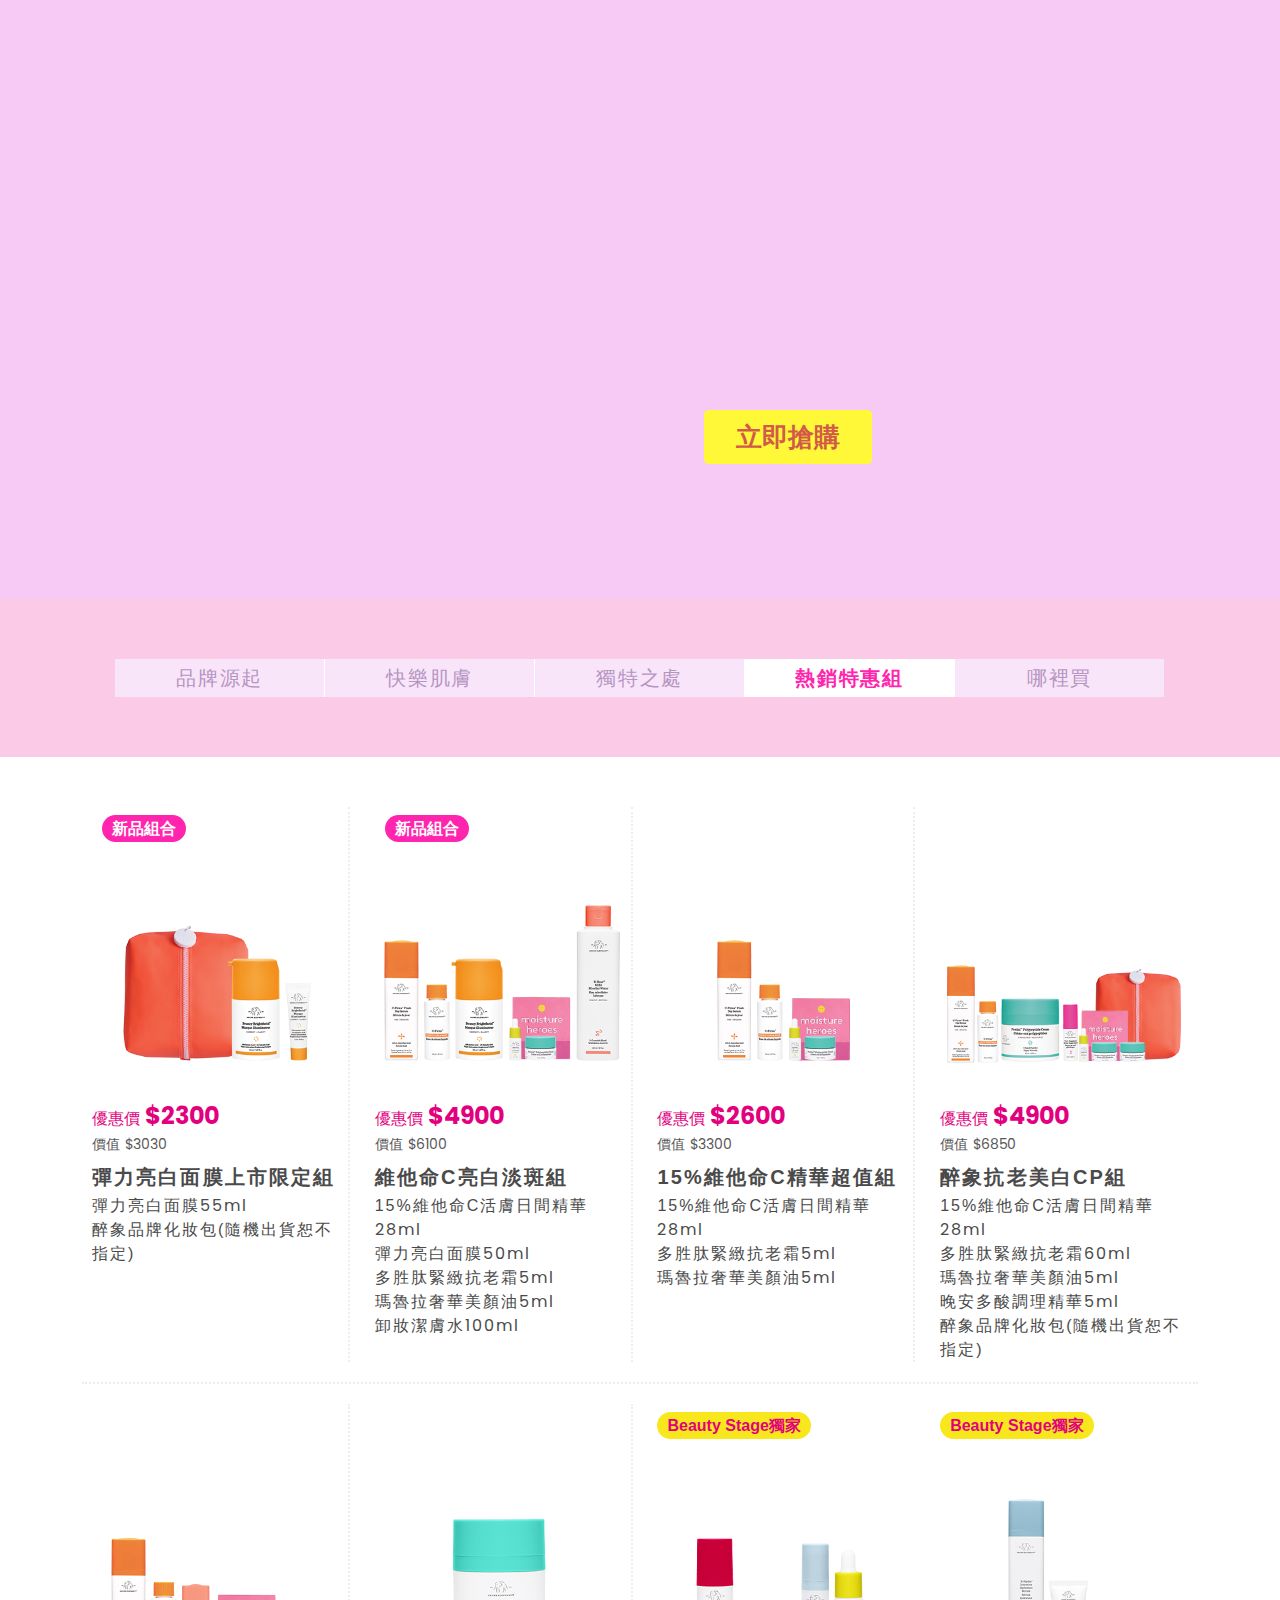
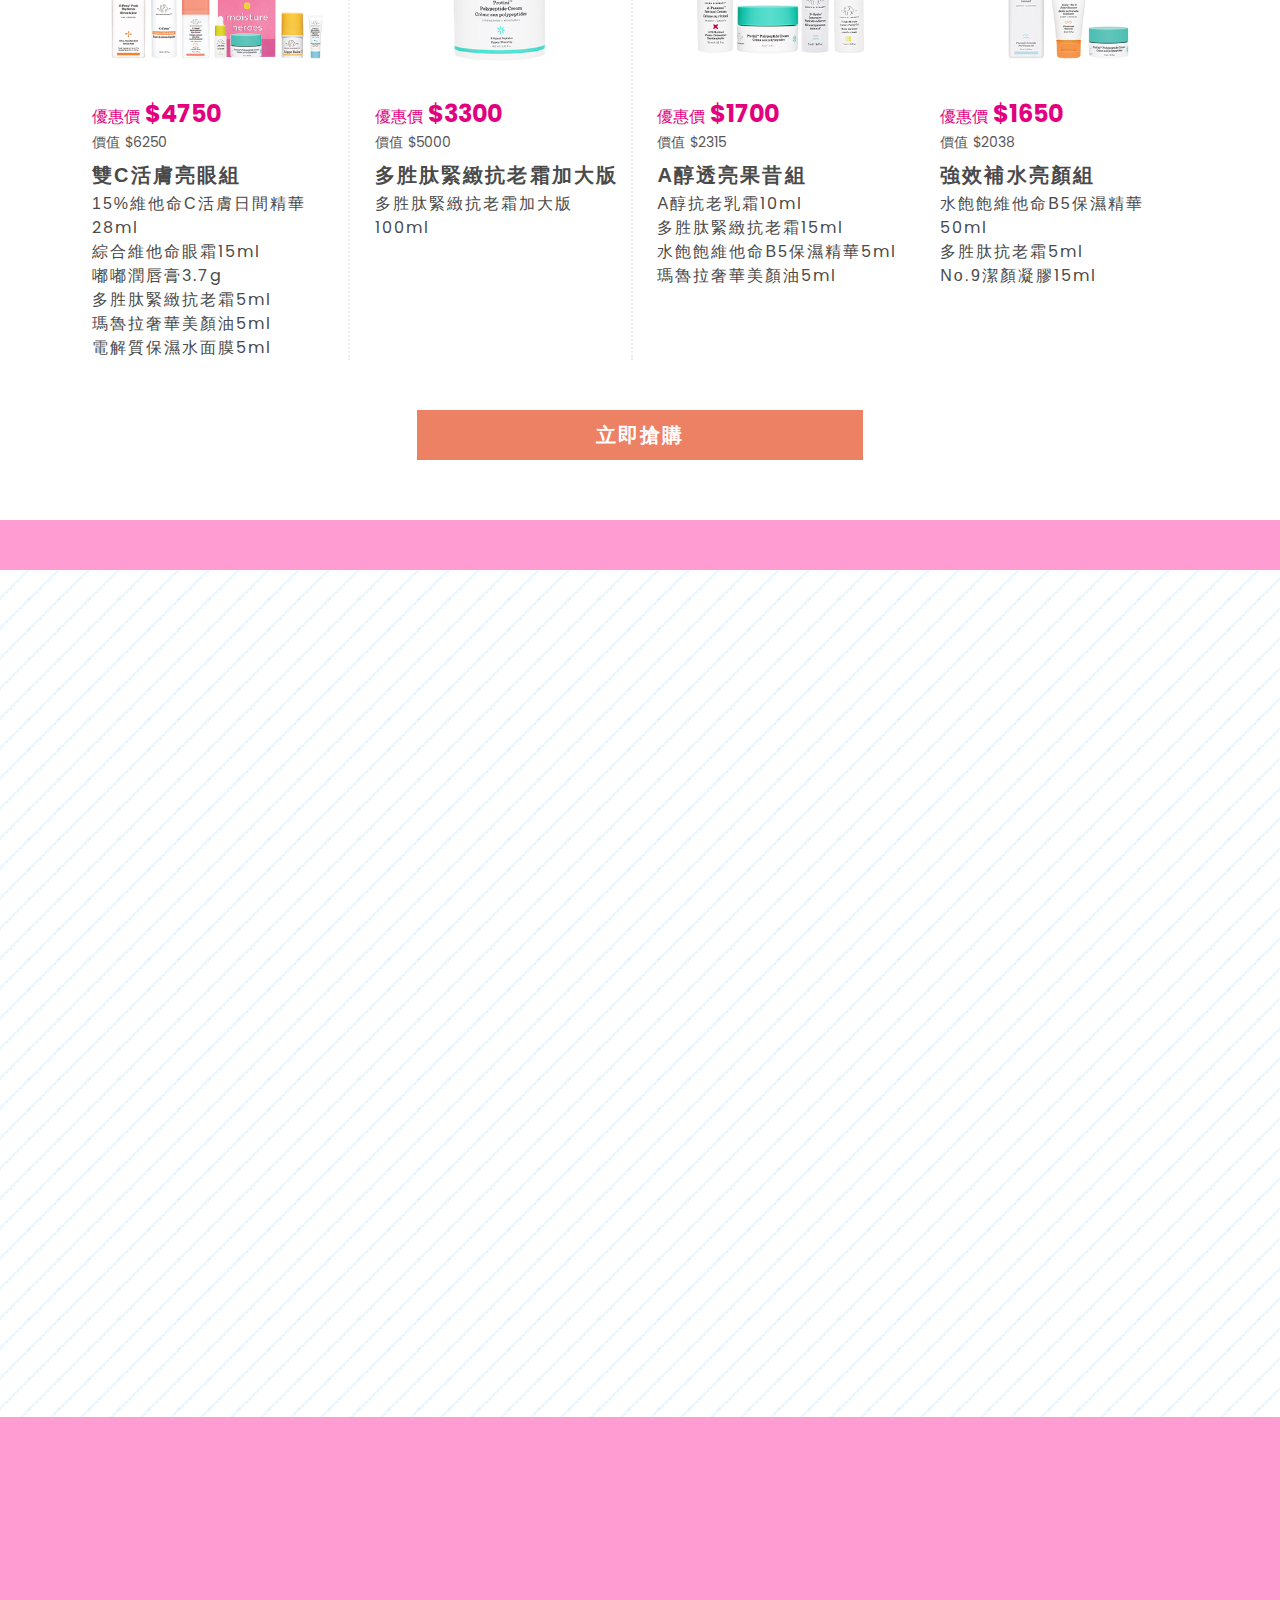
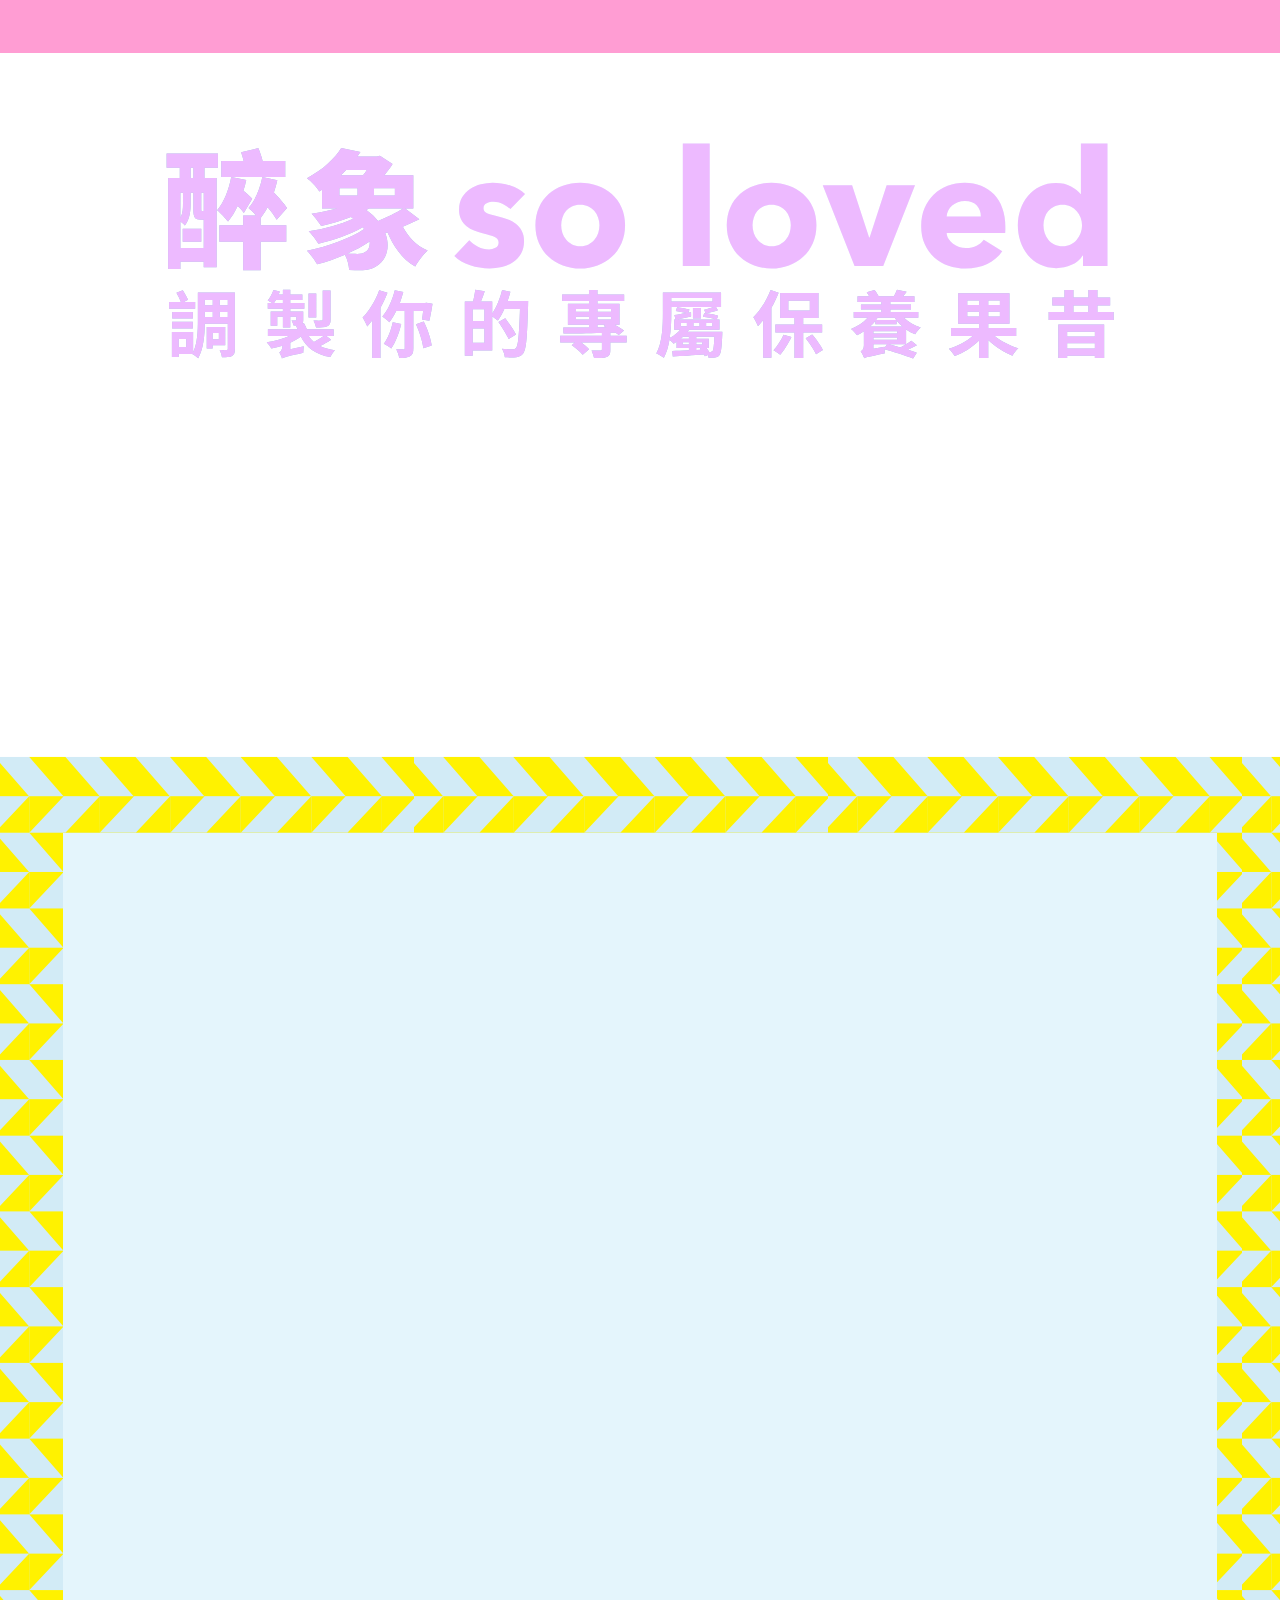
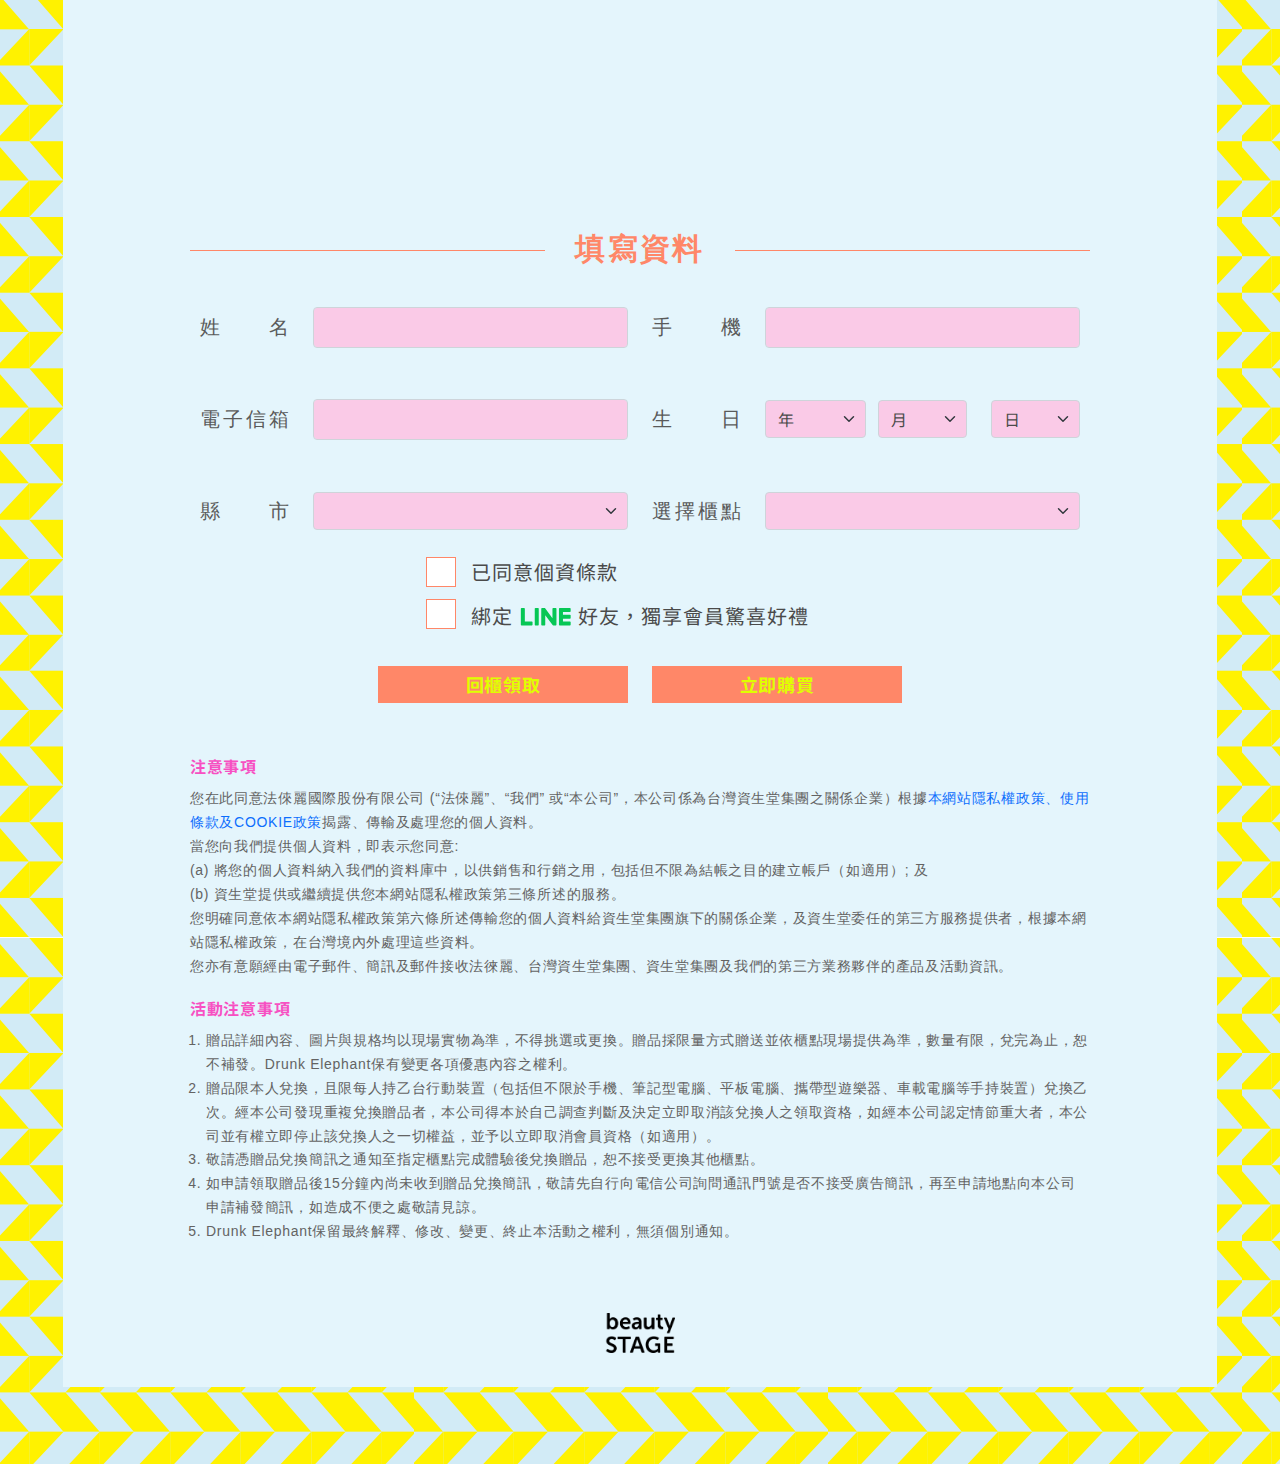
==== commit e9cff291: "DE 0519 小改版" ====
--- a/index.html
+++ b/index.html
@@ -10,9 +10,7 @@
 	<link rel="stylesheet" type="text/css" href="css/slick-theme.css">	
 	<link rel="stylesheet" type="text/css" href="css/slick.css">	
 	<link rel="stylesheet" type="text/css" href="css/icon.css">
-	<!-- 20230309 母親節活動 調整 css 檔案 start -->
 	<link rel="stylesheet" type="text/css" href="css/public.css">
-	<!-- 20230309 母親節活動 調整 css 檔案 end -->
 	<link rel="preconnect" href="https://fonts.googleapis.com">
 	<link rel="preconnect" href="https://fonts.gstatic.com" crossorigin>
 	<link href="https://fonts.googleapis.com/css2?family=Lato:wght@400;900&family=Noto+Sans+TC:wght@400;700&family=Poppins:wght@400;700&family=Roboto&display=swap" rel="stylesheet">
@@ -40,23 +38,28 @@
 			<h1 class="text-hidden">醉強護膚 隨性顛覆</h1>
 			<div class="banner_box_w">
 				<picture class="fade-in">
-					<!-- 20230309 母親節活動 調整 kv start -->
-					<source srcset="img/banner_0309_m.jpg 2x" media="(max-width: 450px)">
-					<img src="img/banner_0309.jpg" alt="">
-					<!-- 20230309 母親節活動 調整 kv end -->
+					<!-- 20230519 熱銷特惠組 kv start -->
+					<source srcset="img/banner_0519_m3.jpg 2x" media="(max-width: 450px)">
+					<img src="img/banner_0519_2.jpg" alt="">
+					<!-- 20230519 熱銷特惠組 調整 kv end -->
 				</picture>
-				<div class="banner_btn_box">
-					<div class="banner_btn btn_1">
-						<span>兌換試用</span>
-					</div>
-					<div class="banner_btn btn_2">
-						<a href="https://www.momoshop.com.tw/goods/GoodsDetail.jsp?i_code=10762908&str_category_code=2174500014&ctype=B&Area=DgrpCategory&sourcePageType=4" target="_blank">暸解更多</a>
+				<div class="banner_btn_boxs">
+					<div class="banner_btn_box">
+						<div class="banner_btn btn_1">
+							<span>兌換試用</span>
+						</div>
+					</div>
+					
+					<div class="banner_btn_box">
+						<div class="banner_btn btn_2">
+							<a href="https://www.momoshop.com.tw/goods/GoodsDetail.jsp?i_code=10762908&str_category_code=2174500014&ctype=B&Area=DgrpCategory&sourcePageType=4" target="_blank">立即搶購</a>
+						</div>
 					</div>
 				</div>
 			</div>
 		</section>
 	</header>
-	<!-- 20230309 母親節活動 拿掉 drunk_color  -->
+
 	<section class="navbar">
 		<div class="container d-inline-block">
 			<ul class="nav justify-content-center">
@@ -69,16 +72,15 @@
 				<li class="nav-item special-feature-show">
 					<span class="nav-link">獨特之處</span>
 				</li>
-				<!-- 20230309 母親節活動 navbar 文字 start -->
+				<!-- 20230519 熱銷特惠組 navbar 文字 start -->
 				<li class="nav-item special-offer-show">
-					<span class="nav-link active">母親節特惠組</span>
+					<span class="nav-link active">熱銷特惠組</span>
 				</li>
-				<!-- 20230309 母親節活動 navbar 文字 end -->
+				<!-- 20230519 熱銷特惠組 navbar 文字 end -->
 				<li class="nav-item where-buy-show">
 					<span class="nav-link">哪裡買</span>
 				</li>
-				<!-- 20230309 母親節活動 拿掉 drunk-star start -->
-				<!-- 20230309 母親節活動 拿掉 drunk-star end -->
+
 				
 			</ul>
 		</div>
@@ -239,14 +241,62 @@
 	<section id="special-offer" class="special-offer">
 		<div class="so_s1">	
 			<div class="container">
+				<!-- 20230519 熱銷特惠組 調整產品內容 start -->
 				<div class="special_offer_items">
-					<!-- 20230309 母親節活動 調整產品內容 start -->
 					<div class="special_offer_item">
 						<div class="tags">
-							<span class="yellow">全通路組合</span>
+							<span class="pink">新品組合</span>
 						</div>
 						<picture>
-							<img src="img/mom010.png" alt="">
+							<img src="img/pro0519-01.png" alt="">
+						</picture>
+						<div class="prices">
+							<p class="special_price" title="優惠價">$2300</p>
+							<div class="sub_price">
+								<span class="original_price" title="價值">$3030</span>
+							</div>
+						</div>
+						<h2 class="title">
+							彈力亮白面膜上市限定組
+						</h2>
+						<div class="contents">
+							<p>彈力亮白面膜<span class="font-pops">55ml</span></p>
+							<p>醉象品牌化妝包(隨機出貨恕不指定)</p>
+						</div>
+					</div>
+					
+					<div class="special_offer_item">
+						<div class="tags">
+							<span class="pink">新品組合</span>
+						</div>
+						<picture>
+							<img src="img/pro0519-02.png" alt="">
+						</picture>
+						<div class="prices">
+							<p class="special_price" title="優惠價">$4900</p>
+							<div class="sub_price">
+								<span class="original_price" title="價值">$6100</span>
+							</div>
+						</div>
+						<h2 class="title">
+							維他命C亮白淡斑組
+						</h2>
+						<div class="contents">
+							<p>15%維他命C活膚日間精華<span class="font-pops">28ml</span></p>
+							<p>彈力亮白面膜<span class="font-pops">50ml</span></p>
+							<p>多胜肽緊緻抗老霜<span class="font-pops">5ml</span></p>
+							<p>瑪魯拉奢華美顏油<span class="font-pops">5ml</span></p>
+							<p>卸妝潔膚水<span class="font-pops">100ml</span></p>
+						</div>
+					</div>
+					
+					<div class="special_offer_item">
+						<div class="tags">
+							<span></span>
+							<!-- <span class="yellow"></span> -->
+						</div>
+						<picture>
+							<img src="img/pro0519-03.png" alt="">
 						</picture>
 						<div class="prices">
 							<p class="special_price" title="優惠價">$2600</p>
@@ -266,10 +316,37 @@
 					
 					<div class="special_offer_item">
 						<div class="tags">
-							<span class="yellow">全通路組合</span>
+							<span></span>
 						</div>
 						<picture>
-							<img src="img/mom011.png" alt="">
+							<img src="img/pro0519-04.png" alt="">
+						</picture>
+						<div class="prices">
+							<p class="special_price" title="優惠價">$4900</p>
+							<div class="sub_price">
+								<span class="original_price" title="價值">$6850</span>
+							</div>
+						</div>
+						<h2 class="title">
+							醉象抗老美白CP組
+						</h2>
+						<div class="contents">
+							<p>15%維他命C活膚日間精華<span class="font-pops">28ml</span></p>
+							<p>多胜肽緊緻抗老霜<span class="font-pops">60ml</span></p>
+							<p>瑪魯拉奢華美顏油<span class="font-pops">5ml</span></p>
+							<p>晚安多酸調理精華<span class="font-pops">5ml</p>
+							<p>醉象品牌化妝包(隨機出貨恕不指定)</p>
+						</div>
+					</div>
+				</div>
+
+				<div class="special_offer_items">
+					<div class="special_offer_item">
+						<div class="tags">
+							<span></span>
+						</div>
+						<picture>
+							<img src="img/pro0519-05.png" alt="">
 						</picture>
 						<div class="prices">
 							<p class="special_price" title="優惠價">$4750</p>
@@ -292,35 +369,10 @@
 					
 					<div class="special_offer_item">
 						<div class="tags">
-							<span class="yellow">全通路組合</span>
+							<span></span>
 						</div>
 						<picture>
-							<img src="img/mom012.png" alt="">
-						</picture>
-						<div class="prices">
-							<p class="special_price" title="優惠價">$4900</p>
-							<div class="sub_price">
-								<span class="original_price" title="價值">$6850</span>
-							</div>
-						</div>
-						<h2 class="title">
-							醉象抗老美白CP組
-						</h2>
-						<div class="contents">
-							<p>15%維他命C活膚日間精華<span class="font-pops">28ml</span></p>
-							<p>多胜肽緊緻抗老霜<span class="font-pops">60ml</span></p>
-							<p>瑪魯拉奢華美顏油<span class="font-pops">5ml</span></p>
-							<p>晚安多酸調理精華<span class="font-pops">5ml</span></p>
-							<p>醉象品牌化妝包<span class="font-pops">(隨機出貨恕不指定)</span></p>
-						</div>
-					</div>
-					
-					<div class="special_offer_item">
-						<div class="tags">
-							<span class="yellow">全通路組合</span>
-						</div>
-						<picture>
-							<img src="img/mom013.png" alt="">
+							<img src="img/pro0519-06.png" alt="">
 						</picture>
 						<div class="prices">
 							<p class="special_price" title="優惠價">$3300</p>
@@ -335,294 +387,60 @@
 							<p>多胜肽緊緻抗老霜加大版<span class="font-pops">100ml</span></p>
 						</div>
 					</div>
-					<!-- 20230309 母親節活動 調整產品內容 end-->
-				</div>
-
-				<div class="special_offer_items">
-					<!-- 20230309 母親節活動 調整產品內容 start -->
-					<div class="special_offer_item">
-						<div class="tags">
-							<span class="yellow"><span class="font-pops">A11</span>獨家</span>
-						</div>
-						<picture>
-							<img src="img/mom020.png" alt="">
-						</picture>
-						<div class="prices">
-							<p class="special_price" title="優惠價">$4250</p>
-							<div class="sub_price">
-								<span class="original_price" title="價值">$5520</span>
-							</div>
-						</div>
-						<h2 class="title">
-							一滴透亮保濕組
-						</h2>
-						<div class="contents">
-							<p>15%維他命C活膚日間精華<span class="font-pops">28ml</span></p>
-							<p>水飽飽維他命B5保濕精華<span class="font-pops">55ml</span></p>
-							<p>綜合維他命眼霜<span class="font-pops">5ml</span></p>
-							<p>多胜肽緊緻抗老霜<span class="font-pops">5ml</span></p>
-							<p>No.9 潔顏凝膠<span class="font-pops">15ml</span></p>
-						</div>
-					</div>
 					
 					<div class="special_offer_item">
 						<div class="tags">
-							<span class="yellow"><span class="font-pops">A11</span>獨家</span>
+							<span class="yellow">Beauty Stage獨家</span>
 						</div>
 						<picture>
-							<img src="img/mom021.png" alt="">
+							<img src="img/pro0519-07.png" alt="">
 						</picture>
 						<div class="prices">
-							<p class="special_price" title="優惠價">$4500</p>
+							<p class="special_price" title="優惠價">$1700</p>
 							<div class="sub_price">
-								<span class="original_price" title="價值">$5680</span>
+								<span class="original_price" title="價值">$2315</span>
 							</div>
 						</div>
 						<h2 class="title">
-							溫和刷酸煥膚組
+							A醇透亮果昔組
 						</h2>
 						<div class="contents">
-							<p>晚安多酸調理精華<span class="font-pops">55ml</span></p>
-							<p>拉拉全效修護霜<span class="font-pops">15ml</span></p>
+							<p>A醇抗老乳霜<span class="font-pops">10ml</span></p>
+							<p>多胜肽緊緻抗老霜<span class="font-pops">15ml</span></p>
+							<p>水飽飽維他命B5保濕精華<span class="font-pops">5ml</span></p>
+							<p>瑪魯拉奢華美顏油<span class="font-pops">5ml</span></p>
 						</div>
 					</div>
 					
 					<div class="special_offer_item">
 						<div class="tags">
-							<span class="yellow"><span class="font-pops">A11</span>獨家</span>
+							<span class="yellow">Beauty Stage獨家</span>
 						</div>
 						<picture>
-							<img src="img/mom022.png" alt="">
+							<img src="img/pro0519-08.png" alt="">
 						</picture>
 						<div class="prices">
-							<p class="special_price" title="優惠價">$1050</p>
+							<p class="special_price" title="優惠價">$1650</p>
 							<div class="sub_price">
-								<span class="original_price" title="價值">$1738</span>
+								<span class="original_price" title="價值">$2038</span>
 							</div>
 						</div>
 						<h2 class="title">
-							潔顏凝膠超值澎派組
+							強效補水亮顏組
 						</h2>
 						<div class="contents">
-							<p>No.9多效潔顏凝膠<span class="font-pops">225ml</span></p>
-							<p><img class="buy" src="img/buy.svg"> <span class="font-pops le35">150ml</span></p>
-							<p><img class="gift" src="img/gif.svg"> <span class="font-pops le35">75ml</span></p>
-						</div>
-					</div>
-
-					<div class="special_offer_item">
-						<div class="pro-show">
-							<div class="tags">
-								<span class="yellow"><span class="font-pops">Beauty Stage<span>獨家</span>
-							</div>
-							<picture>
-								<img src="img/mom030.png" alt="">
-							</picture>
-							<div class="prices">
-								<p class="special_price" title="優惠價">$2300</p>
-								<div class="sub_price">
-									<span class="original_price" title="價值">$3000</span>
-								</div>
-							</div>
-							<h2 class="title">
-								輕盈抗老首選組
-							</h2>
-							<div class="contents">
-								<p>多胜肽緊緻抗老霜<span class="font-pops">50ml</span></p>
-								<p>晚安多酸調理精華<span class="font-pops">5ml</span></p>
-								<p>電解質保濕水面膜<span class="font-pops">5ml</span></p>
-							</div>
-						</div>
-					</div>
-					<!-- 20230309 母親節活動 調整產品內容 end -->
-				</div>
-
-				<div class="special_offer_items">
-					<!-- 20230309 母親節活動 調整產品內容 start -->
-					<div class="special_offer_item">
-						<div class="pro-none">
-							<div class="tags">
-								<span class="yellow"><span class="font-pops">Beauty Stage<span>獨家</span>
-							</div>
-							<picture>
-								<img src="img/mom030.png" alt="">
-							</picture>
-							<div class="prices">
-								<p class="special_price" title="優惠價">$2300</p>
-								<div class="sub_price">
-									<span class="original_price" title="價值">$3000</span>
-								</div>
-							</div>
-							<h2 class="title">
-								輕盈抗老首選組
-							</h2>
-							<div class="contents">
-								<p>多胜肽緊緻抗老霜<span class="font-pops">50ml</span></p>
-								<p>晚安多酸調理精華<span class="font-pops">5ml</span></p>
-								<p>電解質保濕水面膜<span class="font-pops">5ml</span></p>
-							</div>
-						</div>
-
-						<div class="pro-show">
-							<div class="tags">
-								<span class="yellow"><span class="font-pops">Beauty Stage<span>獨家</span>
-							</div>
-							<picture>
-								<img src="img/mom031.png" alt="">
-							</picture>
-							<div class="prices">
-								<p class="special_price" title="優惠價">$1650</p>
-								<div class="sub_price">
-									<span class="original_price" title="價值">$2038</span>
-								</div>
-							</div>
-							<h2 class="title">
-								強效補水亮顏組
-							</h2>
-							<div class="contents">
-								<p>水飽飽維他命B5保濕精華<span class="font-pops">50ml</span></p>
-								<p>多胜肽緊緻抗老霜<span class="font-pops">5ml</span></p>
-								<p>No.9 多效潔顏凝膠<span class="font-pops">15ml</span></p>
-							</div>
-						</div>
-					</div>
-					
-					<div class="special_offer_item">
-						<div class="pro-none">
-							<div class="tags">
-								<span class="yellow"><span class="font-pops">Beauty Stage<span>獨家</span>
-							</div>
-							<picture>
-								<img src="img/mom031.png" alt="">
-							</picture>
-							<div class="prices">
-								<p class="special_price" title="優惠價">$1650</p>
-								<div class="sub_price">
-									<span class="original_price" title="價值">$2038</span>
-								</div>
-							</div>
-							<h2 class="title">
-								強效補水亮顏組
-							</h2>
-							<div class="contents">
-								<p>水飽飽維他命B5保濕精華<span class="font-pops">50ml</span></p>
-								<p>多胜肽緊緻抗老霜<span class="font-pops">5ml</span></p>
-								<p>No.9 多效潔顏凝膠<span class="font-pops">15ml</span></p>
-							</div>
-						</div>
-
-						<div class="pro-show">
-							<div class="tags">
-								<span class="yellow"><span class="font-pops">Beauty Stage<span>獨家</span>
-							</div>
-							<picture>
-								<img src="img/mom032.png" alt="">
-							</picture>
-							<div class="prices">
-								<p class="special_price" title="優惠價">$1700</p>
-								<div class="sub_price">
-									<span class="original_price" title="價值">$2315</span>
-								</div>
-							</div>
-							<h2 class="title">
-								A醇透亮果昔組
-							</h2>
-							<div class="contents">
-								<p>A醇抗老乳霜<span class="font-pops">10ml</span></p>
-								<p>多胜肽緊緻抗老霜<span class="font-pops">15ml</span></p>
-								<p>水飽飽維他命B5保濕精華<span class="font-pops">5ml</span></p>
-								<p>瑪魯拉奢華美顏油<span class="font-pops">5ml</span></p>
-							</div>
-						</div>
-					</div>
-					
-					<div class="special_offer_item pro-none">
-
-							<div class="tags">
-								<span class="yellow"><span class="font-pops">Beauty Stage<span>獨家</span>
-							</div>
-							<picture>
-								<img src="img/mom032.png" alt="">
-							</picture>
-							<div class="prices">
-								<p class="special_price" title="優惠價">$1700</p>
-								<div class="sub_price">
-									<span class="original_price" title="價值">$2315</span>
-								</div>
-							</div>
-							<h2 class="title">
-								A醇透亮果昔組
-							</h2>
-							<div class="contents">
-								<p>A醇抗老乳霜<span class="font-pops">10ml</span></p>
-								<p>多胜肽緊緻抗老霜<span class="font-pops">15ml</span></p>
-								<p>水飽飽維他命B5保濕精華<span class="font-pops">5ml</span></p>
-								<p>瑪魯拉奢華美顏油<span class="font-pops">5ml</span></p>
-							</div>
-
-					</div>
-					<div class="special_offer_item pro-none"></div>
-					<!-- 20230309 母親節活動 調整產品內容 end -->
-				</div>
-
-
-
-				<div class="special_offer_items">
-					<!-- 20230309 母親節活動 調整產品內容 start -->
-					<div class="special_offer_item">
-						<div class="tags">
-							<span class="pink">即將上市</span>
-						</div>
-						<picture>
-							<img src="img/mom040.png" alt="">
-						</picture>
-						<div class="prices">
-							<p class="special_price" title="優惠價">$2300</p>
-							<div class="sub_price">
-								<span class="original_price" title="價值">$3030</span>
-							</div>
-						</div>
-						<h2 class="title">
-							彈力亮白面膜上市限定組
-						</h2>
-						<div class="contents">
-							<p>彈力亮白面膜<span class="font-pops">55ml</span></p>
-							<p>醉象品牌化妝包<span class="font-pops">(隨機出貨恕不指定)</span></p>
-						</div>
-					</div>
-					
-					<div class="special_offer_item">
-						<div class="tags">
-							<span class="pink">即將上市</span>
-						</div>
-						<picture>
-							<img src="img/mom041.png" alt="">
-						</picture>
-						<div class="prices">
-							<p class="special_price" title="優惠價">$4900</p>
-							<div class="sub_price">
-								<span class="original_price" title="價值">$6100</span>
-							</div>
-						</div>
-						<h2 class="title">
-							維他命C亮白淡斑組
-						</h2>
-						<div class="contents">
-							<p>15%維他命C活膚日間精華<span class="font-pops">28ml</span></p>
-							<p>彈力亮白面膜<span class="font-pops">50ml</span></p>
-							<p>多胜肽緊緻抗老霜<span class="font-pops">5ml</span></p>
-							<p>瑪魯拉奢華美顏油<span class="font-pops">5ml</span></p>
-							<p>卸妝潔膚水<span class="font-pops">100ml</span></p>
-						</div>
-					</div>
-					
-					<div class="special_offer_item"></div>
-					<div class="special_offer_item"></div>
-					<!-- 20230309 母親節活動 調整產品內容 end -->
-				</div>
+							<p>水飽飽維他命B5保濕精華<span class="font-pops">50ml</span></p>
+							<p>多胜肽抗老霜<span class="font-pops">5ml</span></p>
+							<p>No.9潔顏凝膠<span class="font-pops">15ml</span></p>
+						</div>
+					</div>
+				</div>
+				<!-- 20230519 熱銷特惠組 調整產品內容 end-->
 
 				<div class="buy_now">
-					<a href=" https://jbeauty.com.tw/vH4wpq" target="_blank" class="">立即線上預訂</a>
+					<!-- 20230519 熱銷特惠組 文字調整 start -->
+					<a href=" https://jbeauty.com.tw/vH4wpq" target="_blank" class="">立即搶購</a>
+					<!-- 20230519 熱銷特惠組 文字調整 end -->
 				</div>
 			</div>			
 		</div>
@@ -686,8 +504,6 @@
 		</div>
 	</section>
 
-	<!-- 20230309 母親節活動 拿掉 drunk-star start -->
-	<!-- 20230309 母親節活動 拿掉 drunk-star end -->
 
 	<section class="mixing">
 		<div class="title">
@@ -962,7 +778,7 @@
 					</picture>
 					
 				</h2>
-				<!-- 20230309 母親節活動 調整圖片＋文字 start-->
+				
 				<div class="gift">
 					<h2 class="gift_h2_title">
 						立即體驗試用
@@ -970,13 +786,15 @@
 					<p class="gift_p_text">
 						至醉象實體櫃位體驗保養諮詢 並綁定LINE好友
 					</p>
+					<!-- 20230519 熱銷特惠組 調整圖片＋文字 start-->
 					<p class="gift_p_text">
-						即可免費兌換 <span class="gift_span_text">緊緻亮眼體驗組 乙份</span>
+						即可免費兌換 <span class="gift_span_text">緊緻亮白體驗組  乙份</span>
 					</p>
 					<picture>
-						<source srcset="img/gift_product_mon.png" media="(max-width: 450px)">
-						<img src="img/gift_product_mon.png" alt="">
+						<source srcset="img/gift_product_230519.png" media="(max-width: 450px)">
+						<img src="img/gift_product_230519.png" alt="">
 					</picture>
+					<!-- 20230519 熱銷特惠組 調整圖片＋文字 start-->
 					<p class="gift_p_tip">
 						※ 體驗包數量有限，送完將以其他贈品替代
 					</p>
@@ -984,7 +802,6 @@
 						※ 醉象保有最終活動解釋權與更換贈品之權利
 					</p>
 				</div>
-				<!-- 20230309 母親節活動 調整圖片＋文字 end-->
 			</div>
 			<div class="fill_items">
 				<h2>
